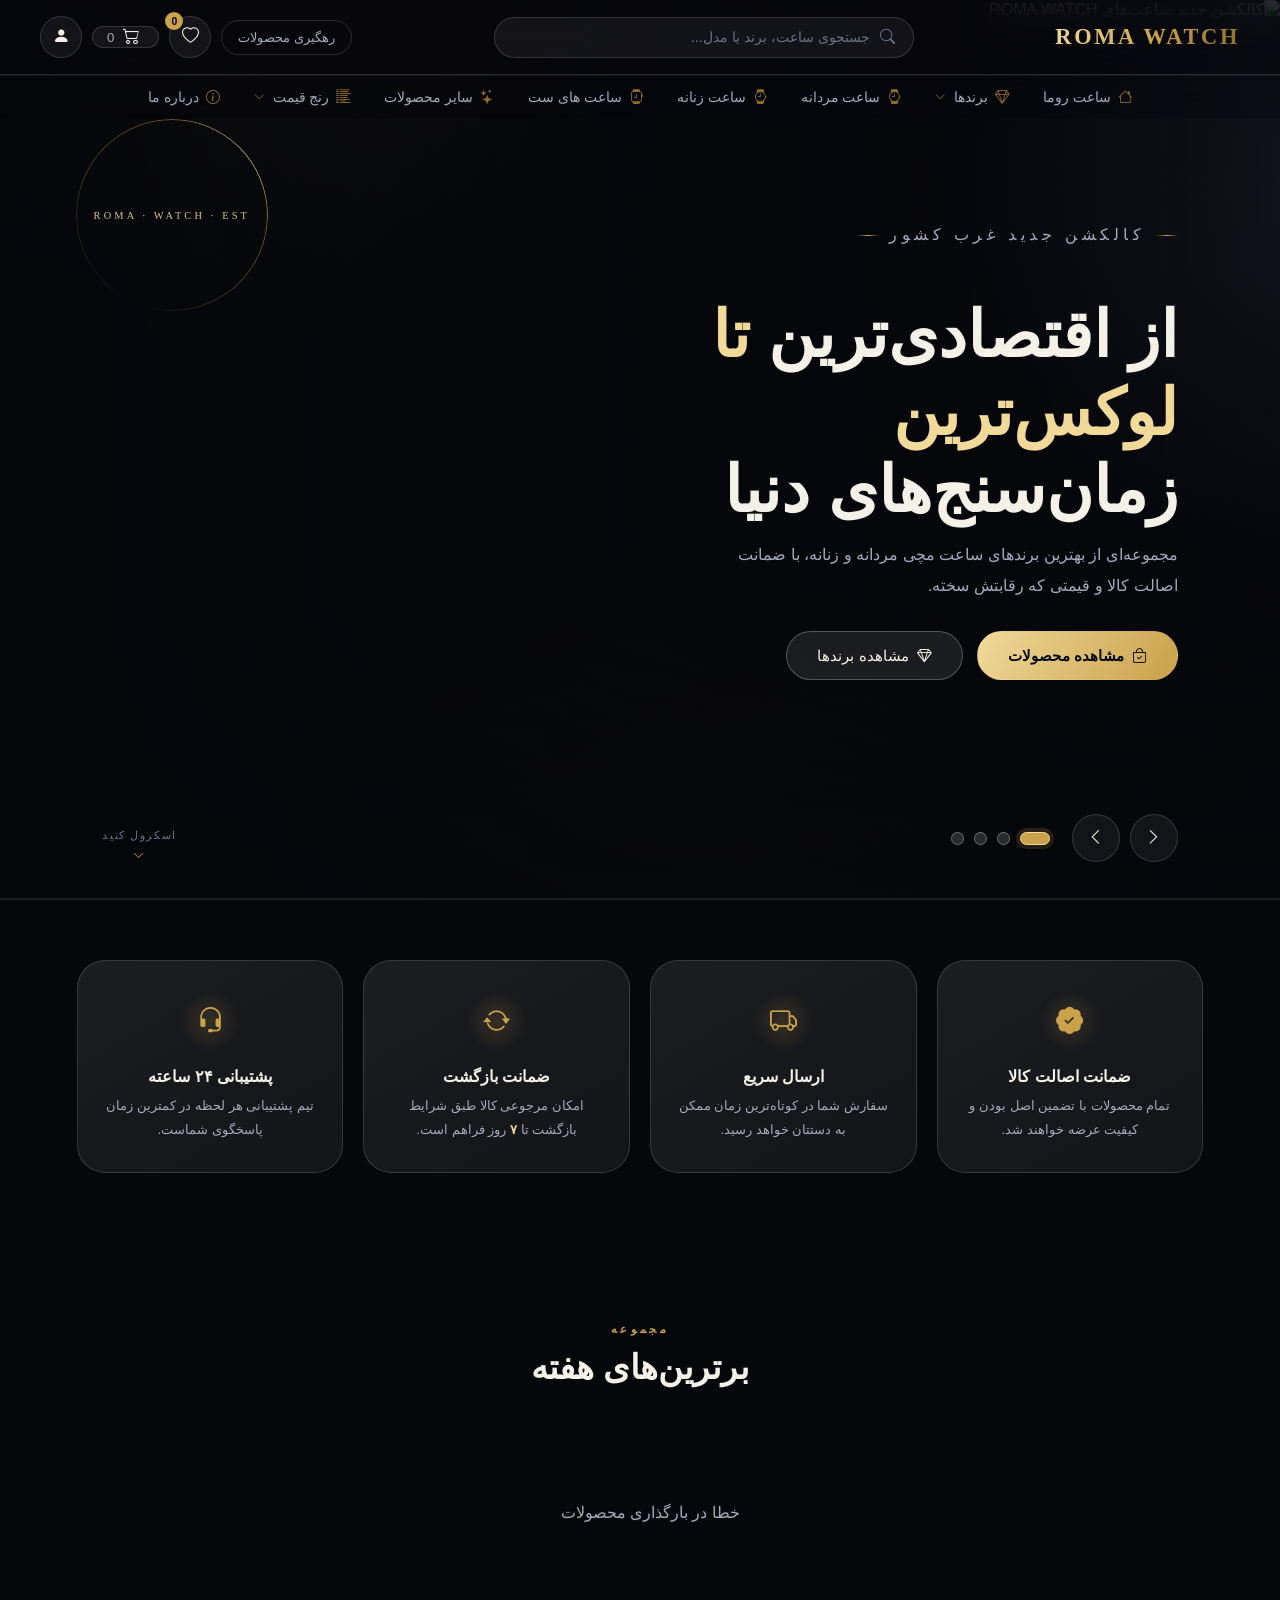
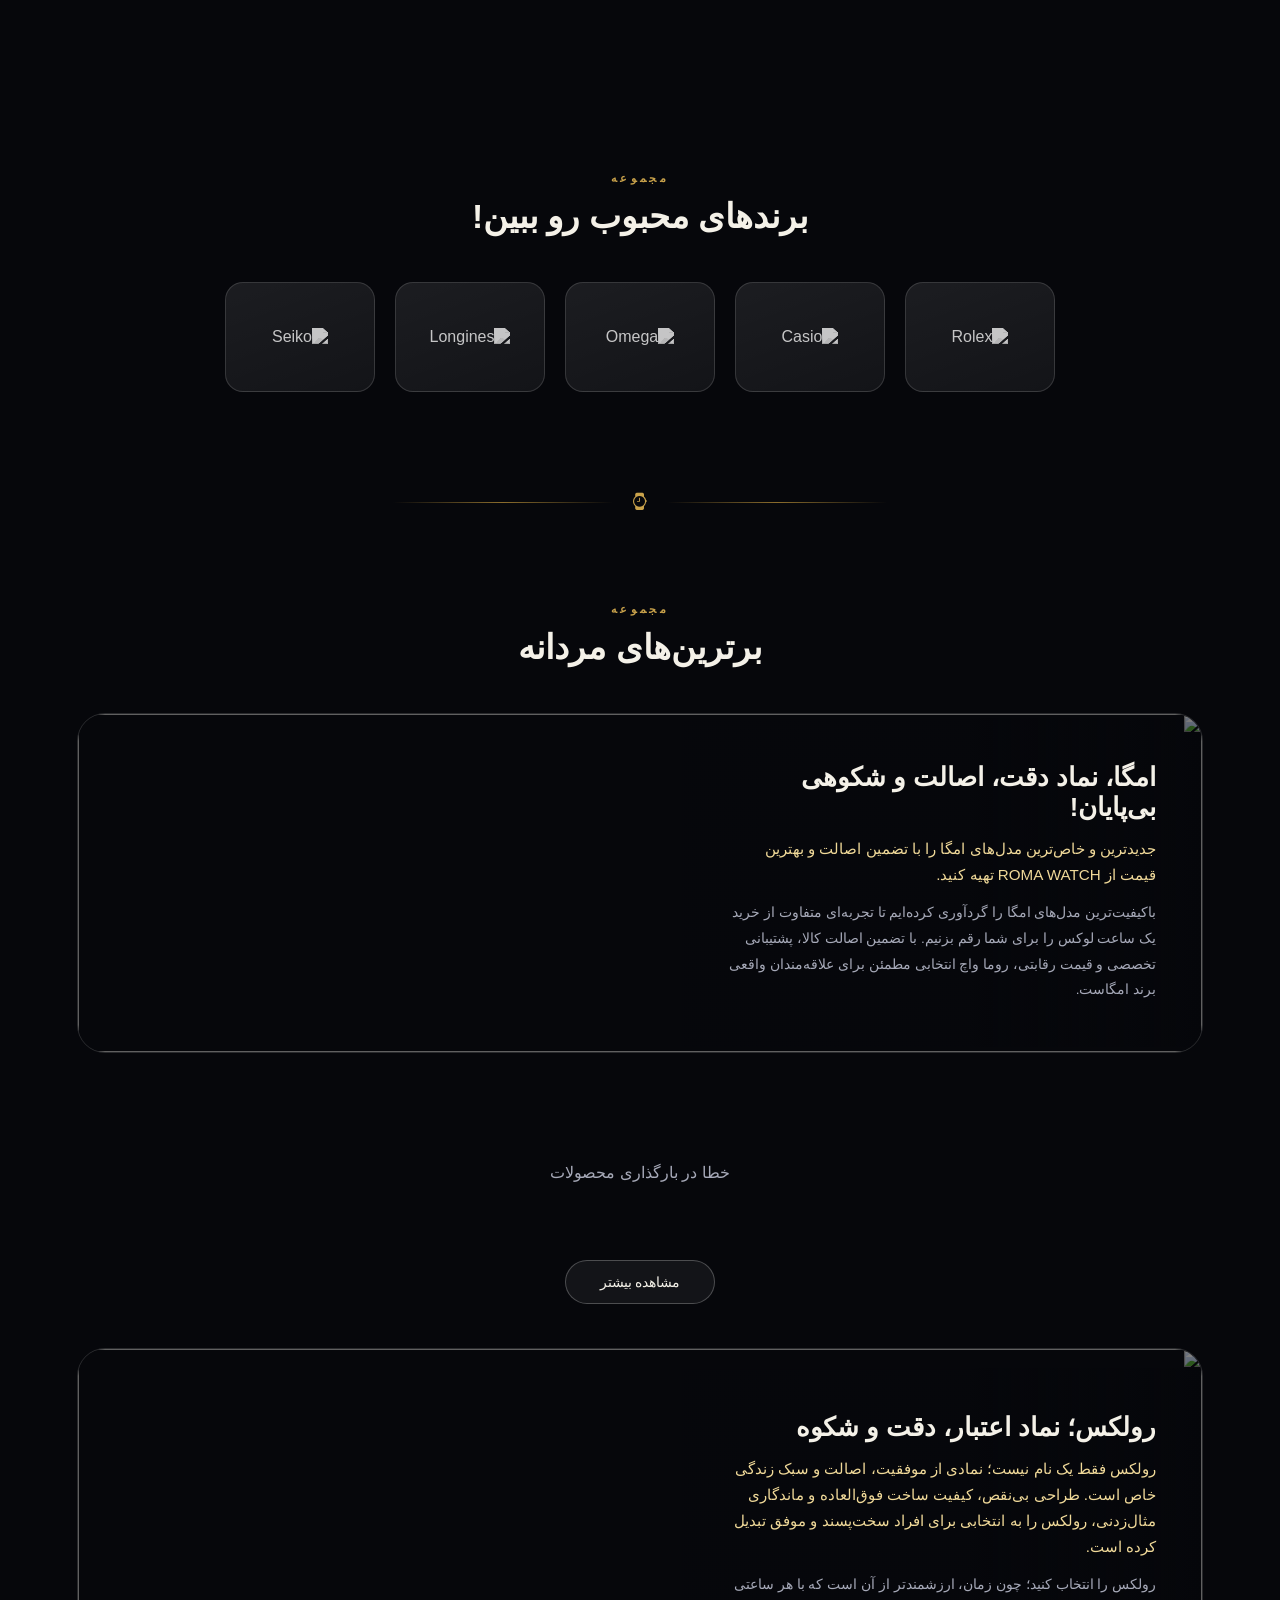
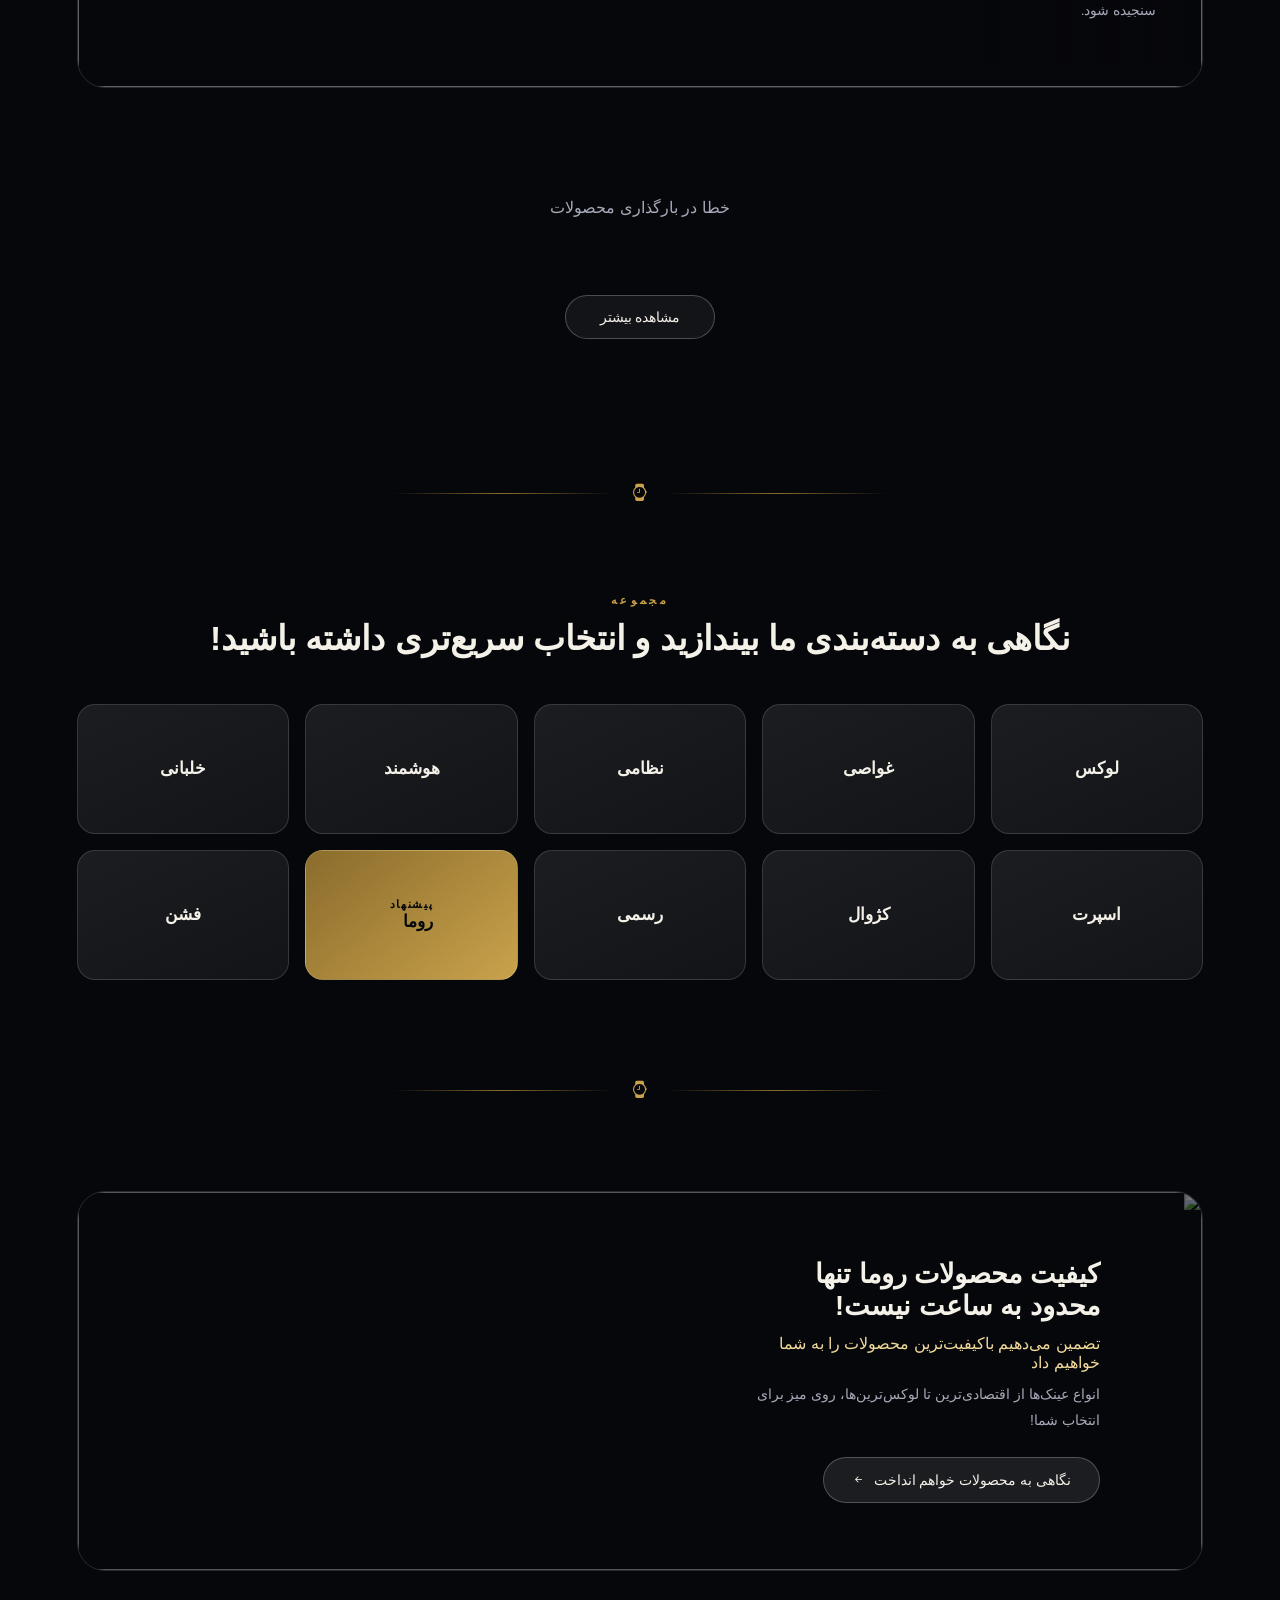
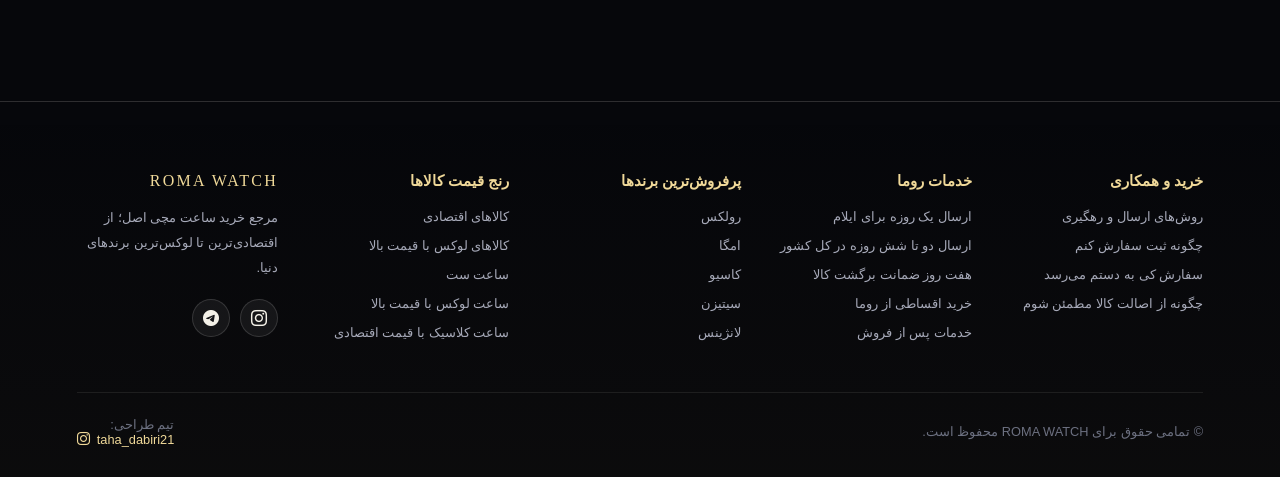
==== index.html @ 5d3edfc3 "Add files via upload" ====
<!doctype html>
<html lang="fa">
  <head>
    <meta charset="utf-8" />
    <meta name="viewport" content="width=device-width, initial-scale=1.0" />
    <title>ROMA WATCH | فروشگاه تخصصی ساعت مچی اصل</title>
    <meta
      name="description"
      content="ROMA WATCH، مرجع خرید ساعت مچی مردانه و زنانه با ضمانت اصالت کالا، از برندهای اقتصادی تا لوکس‌ترین برندهای دنیا؛ ارسال سریع و پشتیبانی ۲۴ ساعته."
    />
    <meta name="theme-color" content="#06070b" />
    <link rel="canonical" href="./index.html" />

    <!-- Open Graph -->
    <meta property="og:type" content="website" />
    <meta property="og:site_name" content="ROMA WATCH" />
    <meta property="og:title" content="ROMA WATCH | فروشگاه تخصصی ساعت مچی اصل" />
    <meta
      property="og:description"
      content="از اقتصادی‌ترین تا لوکس‌ترین ساعت‌های مچی دنیا، با ضمانت اصالت کالا."
    />
    <meta property="og:image" content="./images/hero-banner-1.png" />
    <meta property="og:locale" content="fa_IR" />

    <!-- Structured data for SEO -->
    <script type="application/ld+json">
      {
        "@context": "https://schema.org",
        "@type": "Store",
        "name": "ROMA WATCH",
        "description": "فروشگاه تخصصی ساعت مچی مردانه و زنانه با ضمانت اصالت کالا",
        "url": "./index.html",
        "image": "./images/hero-banner-1.png"
      }
    </script>

    <link
      href="https://cdn.jsdelivr.net/npm/bootstrap-icons@1.13.1/font/bootstrap-icons.min.css"
      rel="stylesheet"
    />
    <link rel="preload" as="font" href="./vazir-font-v16.1.0/Vazir.woff2" type="font/woff2" crossorigin />
    <link href="./style.css" rel="stylesheet" />
  </head>
  <body>

    <header class="header">
      <!-- ROW 1 -->
      <div class="top-bar">
        <button class="nav-toggle" id="navToggle" aria-label="باز کردن منو" aria-expanded="false">
          <span></span><span></span><span></span>
        </button>

        <div class="logo">
          <h1>ROMA WATCH</h1>
        </div>

        <div class="search-box">
          <i class="bi bi-search"></i>
          <input placeholder="جستجوی ساعت، برند یا مدل..." type="text" />
        </div>

        <div class="actions">
          <a class="track-btn" href="./tracking.html">رهگیری محصولات</a>
          <a class="favorites-header" href="./favorites.html" title="محصولات مورد علاقه">
            <i class="bi bi-heart"></i><span class="favorites-badge">0</span>
          </a>
          <a href="./cart.html">
            <div class="cart-wrapper">
              <i class="bi bi-cart2"></i>
              <span class="badge">سبد خرید</span>
            </div>
          </a>
          <div class="login-wrapper">
            <a class="login-link" href="./login.html">
              <i class="bi bi-person-fill"></i>
            </a>
          </div>
        </div>
      </div>

      <!-- ROW 2 -->
      <div class="nav-scrim" id="navScrim"></div>
      <nav class="nav" id="siteNav">
        <ul class="nav-list">
          <li>
            <a class="nav-item" href="./index.html"><i class="bi bi-house"></i> ساعت روما</a>
          </li>
          <li class="dropdown-parent mega">
            <a class="nav-item" href="./products.htm">
              <i class="bi bi-gem"></i> برندها
              <i class="bi bi-chevron-down" style="font-size:.65rem;margin-right:2px;"></i>
            </a>
            <div class="mega-dropdown">
              <ul>
                <li><a href="./products.htm?brand=Casio">Casio</a></li>
                <li><a href="./products.htm?brand=Certina">Certina</a></li>
                <li><a href="./products.htm?brand=Citizen">Citizen</a></li>
                <li><a href="./products.htm?brand=Daniel%20Wellington">Daniel Wellington</a></li>
                <li><a href="./products.htm?brand=Emporio%20Armani">Emporio Armani</a></li>
              </ul>
              <ul>
                <li><a href="./products.htm?brand=Fossil">Fossil</a></li>
                <li><a href="./products.htm?brand=Garmin">Garmin</a></li>
                <li><a href="./products.htm?brand=Hamilton">Hamilton</a></li>
                <li><a href="./products.htm?brand=Hugo%20Boss">Hugo Boss</a></li>
                <li><a href="./products.htm?brand=Longines">Longines</a></li>
              </ul>
              <ul>
                <li><a href="./products.htm?brand=Michael%20Kors">Michael Kors</a></li>
                <li><a href="./products.htm?brand=Mido">Mido</a></li>
                <li><a href="./products.htm?brand=Omega">Omega</a></li>
                <li><a href="./products.htm?brand=Orient">Orient</a></li>
                <li><a href="./products.htm?brand=Rado">Rado</a></li>
              </ul>
              <ul>
                <li><a href="./products.htm?brand=Rolex">Rolex</a></li>
                <li><a href="./products.htm?brand=Seiko">Seiko</a></li>
                <li><a href="./products.htm?brand=Swatch">Swatch</a></li>
                <li><a href="./products.htm?brand=Tissot">Tissot</a></li>
                <li><a href="./products.htm?brand=Tudor">Tudor</a></li>
              </ul>
              <ul>
                <li><a href="./products.htm?brand=Victorinox">Victorinox</a></li>
              </ul>
            </div>
          </li>
          <li>
            <a class="nav-item" href="./products.htm?gender=%D9%85%D8%B1%D8%AF%D8%A7%D9%86%D9%87">
              <i class="bi bi-watch"></i> ساعت مردانه</a>
          </li>
          <li>
            <a class="nav-item" href="./products.htm?gender=%D8%B2%D9%86%D8%A7%D9%86%D9%87">
              <i class="bi bi-watch"></i> ساعت زنانه</a>
          </li>
          <li>
            <a class="nav-item" href="./products.htm?gender=%D8%B3%D8%AA">
              <i class="bi bi-smartwatch"></i> ساعت های ست</a>
          </li>
          <li>
            <a class="nav-item" href="./products.htm"><i class="bi bi-stars"></i> سایر محصولات</a>
          </li>
          <li class="dropdown-parent">
            <a class="nav-item" href="./products.htm">
              <i class="bi bi-list-columns-reverse"></i> رنج قیمت
              <i class="bi bi-chevron-down" style="font-size:.65rem;margin-right:2px;"></i>
            </a>
            <ul class="dropdown">
              <li><a href="./products.htm?min=0&amp;max=5">زیر ۵ میلیون</a></li>
              <li><a href="./products.htm?min=5&amp;max=10">بین ۵ تا ۱۰ میلیون</a></li>
              <li><a href="./products.htm?min=10&amp;max=15">بین ۱۰ تا ۱۵ میلیون</a></li>
              <li><a href="./products.htm?min=15&amp;max=20">بین ۱۵ تا ۲۰ میلیون</a></li>
              <li><a href="./products.htm?min=20&amp;max=70">۲۰ میلیون و بیشتر</a></li>
            </ul>
          </li>
          <li>
            <a class="nav-item" href="./about.html"><i class="bi bi-info-circle"></i> درباره ما</a>
          </li>
        </ul>
      </nav>
    </header>

    <!-- ============== HERO SLIDER ============== -->
    <section class="hero" id="hero">
      <div class="hero-brand-mark">
        <div class="bezel"></div>
        <span>ROMA · WATCH · EST</span>
      </div>

      <div class="hero-track">
        <div class="hero-slide active" data-slide="0">
          <img src="./images/hero-banner-1.png" alt="کالکشن جدید ساعت‌های ROMA WATCH" />
          <div class="hero-content">
            <p class="eyebrow">کالکشن جدید غرب کشور</p>
            <h1>از اقتصادی‌ترین <em>تا لوکس‌ترین</em><br />زمان‌سنج‌های دنیا</h1>
            <p>
              مجموعه‌ای از بهترین برندهای ساعت مچی مردانه و زنانه، با ضمانت اصالت کالا
              و قیمتی که رقابتش سخته.
            </p>
            <div class="hero-btns">
              <a class="btn-glass solid" href="./products.htm"><i class="bi bi-bag-check"></i> مشاهده محصولات</a>
              <a class="btn-glass" href="./products.htm"><i class="bi bi-gem"></i> مشاهده برند‌ها</a>
            </div>
          </div>
        </div>

        <div class="hero-slide" data-slide="1">
          <img src="./images/omega-ad.png" alt="کالکشن امگا در ROMA WATCH" />
          <div class="hero-content">
            <p class="eyebrow">امگا · دقت بی‌پایان</p>
            <h1>نماد <em>اصالت</em> و<br />شکوهی ماندگار</h1>
            <p>
              جدیدترین و خاص‌ترین مدل‌های امگا را با تضمین اصالت و بهترین قیمت
              از ROMA WATCH تهیه کنید.
            </p>
            <div class="hero-btns">
              <a class="btn-glass solid" href="./products.htm?brand=Omega"><i class="bi bi-arrow-left-short"></i> مشاهده کالکشن امگا</a>
            </div>
          </div>
        </div>

        <div class="hero-slide" data-slide="2">
          <img src="./images/rolex-ad.png" alt="کالکشن رولکس در ROMA WATCH" />
          <div class="hero-content">
            <p class="eyebrow">رولکس · سبک زندگی</p>
            <h1>زمان، ارزشمندتر<br />از <em>هر ساعتی‌ست</em></h1>
            <p>
              طراحی بی‌نقص، کیفیت ساخت فوق‌العاده و ماندگاری مثال‌زدنی؛ رولکس
              انتخابی برای افراد سخت‌پسند و موفق.
            </p>
            <div class="hero-btns">
              <a class="btn-glass solid" href="./products.htm?brand=Rolex"><i class="bi bi-arrow-left-short"></i> مشاهده کالکشن رولکس</a>
            </div>
          </div>
        </div>

        <div class="hero-slide" data-slide="3">
          <img src="./images/banner-glasses - Copy.png" alt="محصولات جانبی ROMA WATCH" />
          <div class="hero-content">
            <p class="eyebrow">فراتر از یک ساعت</p>
            <h1>کیفیت روما،<br /><em>محدود به ساعت نیست</em></h1>
            <p>
              انواع عینک از اقتصادی‌ترین تا لوکس‌ترین‌ها، روی میز برای انتخاب شما آماده‌ست.
            </p>
            <div class="hero-btns">
              <a class="btn-glass solid" href="./products.htm"><i class="bi bi-arrow-left-short"></i> مشاهده محصولات جانبی</a>
            </div>
          </div>
        </div>
      </div>

      <div class="hero-controls">
        <div class="hero-arrows">
          <button class="hero-arrow" id="heroPrev" aria-label="اسلاید قبلی"><i class="bi bi-chevron-right"></i></button>
          <button class="hero-arrow" id="heroNext" aria-label="اسلاید بعدی"><i class="bi bi-chevron-left"></i></button>
        </div>
        <div class="hero-dots" id="heroDots"></div>
      </div>

      <div class="scroll-cue">
        <span>اسکرول کنید</span>
        <i class="bi bi-chevron-down"></i>
      </div>

      <div class="hero-progress"><div class="hero-progress-bar" id="heroProgress"></div></div>
    </section>

    <!-- ============== FEATURES BAR ============== -->
    <section class="features" data-reveal>
      <div class="feature">
        <i class="bi bi-patch-check-fill"></i>
        <h3>ضمانت اصالت کالا</h3>
        <p>تمام محصولات با تضمین اصل بودن و کیفیت عرضه خواهند شد.</p>
      </div>
      <div class="feature">
        <i class="bi bi-truck"></i>
        <h3>ارسال سریع</h3>
        <p>سفارش شما در کوتاه‌ترین زمان ممکن به دستتان خواهد رسید.</p>
      </div>
      <div class="feature">
        <i class="bi bi-arrow-repeat"></i>
        <h3>ضمانت بازگشت</h3>
        <p>امکان مرجوعی کالا طبق شرایط بازگشت تا <span>۷</span> روز فراهم است.</p>
      </div>
      <div class="feature">
        <i class="bi bi-headset"></i>
        <h3>پشتیبانی ۲۴ ساعته</h3>
        <p>تیم پشتیبانی هر لحظه در کمترین زمان پاسخگوی شماست.</p>
      </div>
    </section>

    <!-- ============== FEATURED PRODUCTS ============== -->
    <section class="featured-products" data-reveal>
      <h1>برترین‌های هفته</h1>
      <div class="products-container" data-limit="6" data-section="featured"></div>
    </section>

    <!-- ============== POPULAR BRANDS ============== -->
    <section class="most-popular" data-reveal>
      <h1>برندهای محبوب رو ببین!</h1>
      <div class="brand-cards">
        <div class="brand-card"><a href="./products.htm?brand=Rolex"><img alt="Rolex" src="./images/rolex-png-logo-3497.png" /></a></div>
        <div class="brand-card"><a href="./products.htm?brand=Casio"><img alt="Casio" src="./images/casio.png" /></a></div>
        <div class="brand-card"><a href="./products.htm?brand=Omega"><img alt="Omega" src="./images/omega.png" /></a></div>
        <div class="brand-card"><a href="./products.htm?brand=Longines"><img alt="Longines" src="./images/longines.png" /></a></div>
        <div class="brand-card"><a href="./products.htm?brand=Seiko"><img alt="Seiko" src="./images/seiko.png" /></a></div>
      </div>
    </section>

    <div class="breack-section"><div class="line"></div><i class="bi bi-watch"></i><div class="line"></div></div>

    <!-- ============== MEN'S WATCHES / BRAND ADS ============== -->
    <section class="men-watches" data-reveal>
      <h1>برترین‌های مردانه</h1>

      <div class="omega-ad">
        <img alt="" src="./images/omega-ad.png" />
        <div class="ad-text">
          <h1>امگا، نماد دقت، اصالت و شکوهی بی‌پایان!</h1>
          <h4>جدیدترین و خاص‌ترین مدل‌های امگا را با تضمین اصالت و بهترین قیمت از ROMA WATCH تهیه کنید.</h4>
          <p>
            باکیفیت‌ترین مدل‌های امگا را گردآوری کرده‌ایم تا تجربه‌ای متفاوت
            از خرید یک ساعت لوکس را برای شما رقم بزنیم. با تضمین اصالت کالا،
            پشتیبانی تخصصی و قیمت رقابتی، روما واچ انتخابی مطمئن برای
            علاقه‌مندان واقعی برند امگاست.
          </p>
        </div>
      </div>
      <div class="men-omega-products-container" data-brand="Omega" data-limit="5" data-section="brand"></div>
      <div class="see-more"><a class="see-more-btn" href="./products.htm?brand=Omega">مشاهده بیشتر</a></div>

      <div class="rolex-ad">
        <img alt="" src="./images/rolex-ad.png" />
        <div class="ad-text">
          <h1>رولکس؛ نماد اعتبار، دقت و شکوه</h1>
          <h4>
            رولکس فقط یک نام نیست؛ نمادی از موفقیت، اصالت و سبک زندگی خاص است.
            طراحی بی‌نقص، کیفیت ساخت فوق‌العاده و ماندگاری مثال‌زدنی، رولکس را
            به انتخابی برای افراد سخت‌پسند و موفق تبدیل کرده است.
          </h4>
          <p>رولکس را انتخاب کنید؛ چون زمان، ارزشمندتر از آن است که با هر ساعتی سنجیده شود.</p>
        </div>
      </div>
      <div class="men-rolex-products-container" data-brand="Rolex" data-limit="5" data-section="brand"></div>
      <div class="see-more"><a class="see-more-btn" href="./products.htm?brand=Rolex">مشاهده بیشتر</a></div>
    </section>

    <div class="breack-section"><div class="line"></div><i class="bi bi-watch"></i><div class="line"></div></div>

    <!-- ============== CATEGORY GRID ============== -->
    <section class="category" data-reveal>
      <h1>نگاهی به دسته‌بندی ما بیندازید و انتخاب سریع‌تری داشته باشید!</h1>
      <div class="category-container">
        <a href="./products.htm?style=%D9%84%D9%88%DA%A9%D8%B3"><div class="category-item"><h1>لوکس</h1></div></a>
        <a href="./products.htm?style=%D8%BA%D9%88%D8%A7%D8%B5%DB%8C"><div class="category-item"><h1>غواصی</h1></div></a>
        <a href="./products.htm?style=%D9%86%D8%B8%D8%A7%D9%85%DB%8C"><div class="category-item"><h1>نظامی</h1></div></a>
        <a href="./products.htm?style=%D9%87%D9%88%D8%B4%D9%85%D9%86%D8%AF"><div class="category-item"><h1>هوشمند</h1></div></a>
        <a href="./products.htm?style=%D8%AE%D9%84%D8%A8%D8%A7%D9%86%DB%8C"><div class="category-item"><h1>خلبانی</h1></div></a>
        <a href="./products.htm?style=%D8%A7%D8%B3%D9%BE%D8%B1%D8%AA"><div class="category-item"><h1>اسپرت</h1></div></a>
        <a href="./products.htm?style=%DA%A9%DA%98%D9%88%D8%A7%D9%84"><div class="category-item"><h1>کژوال</h1></div></a>
        <a href="./products.htm?style=%D8%B1%D8%B3%D9%85%DB%8C"><div class="category-item"><h1>رسمی</h1></div></a>
        <a href="./products.htm?discount=true"><div class="category-item roma-offer"><h1><span>پیشنهاد</span>روما</h1></div></a>
        <a href="./products.htm?style=%D9%81%D8%B4%D9%86"><div class="category-item"><h1>فشن</h1></div></a>
      </div>
    </section>

    <div class="breack-section"><div class="line"></div><i class="bi bi-watch"></i><div class="line"></div></div>

    <!-- ============== SIDE PRODUCTS AD ============== -->
    <section class="glasses-ad" data-reveal>
      <div class="glasses-banner" id="glasses-banner">
        <div class="banner">
          <img alt="" src="./images/banner-glasses - Copy.png" />
          <div class="content">
            <h1>کیفیت محصولات روما تنها محدود به ساعت نیست!</h1>
            <h3>تضمین می‌دهیم باکیفیت‌ترین محصولات را به شما خواهیم داد</h3>
            <p>انواع عینک‌ها از اقتصادی‌ترین تا لوکس‌ترین‌ها، روی میز برای انتخاب شما!</p>
            <a href="./products.htm">نگاهی به محصولات خواهم انداخت <i class="bi bi-arrow-left-short"></i></a>
          </div>
        </div>
      </div>
    </section>

    <!-- ============== FOOTER ============== -->
    <footer>
      <div class="cols-container">
        <div class="col col-1">
          <h3>خرید و همکاری</h3>
          <ul>
            <li><a href="./about.html#shipping">روش‌های ارسال و رهگیری</a></li>
            <li><a href="./about.html#ordering">چگونه ثبت سفارش کنم</a></li>
            <li><a href="./about.html#delivery">سفارش کی به دستم می‌رسد</a></li>
            <li><a href="./about.html#authenticity">چگونه از اصالت کالا مطمئن شوم</a></li>
          </ul>
        </div>
        <div class="col col-2">
          <h3>خدمات روما</h3>
          <ul>
            <li><a href="./about.html#shipping">ارسال یک روزه برای ایلام</a></li>
            <li><a href="./about.html#shipping">ارسال دو تا شش روزه در کل کشور</a></li>
            <li><a href="./about.html#returns">هفت روز ضمانت برگشت کالا</a></li>
            <li><a href="./about.html#installment">خرید اقساطی از روما</a></li>
            <li><a href="./about.html#after-sales">خدمات پس از فروش</a></li>
          </ul>
        </div>
        <div class="col col-3">
          <h3>پرفروش‌ترین برندها</h3>
          <ul>
            <li><a href="./products.htm?brand=Rolex">رولکس</a></li>
            <li><a href="./products.htm?brand=Omega">امگا</a></li>
            <li><a href="./products.htm?brand=Casio">کاسیو</a></li>
            <li><a href="./products.htm?brand=Citizen">سیتیزن</a></li>
            <li><a href="./products.htm?brand=Longines">لانژینس</a></li>
          </ul>
        </div>
        <div class="col col-4">
          <h3>رنج قیمت کالاها</h3>
          <ul>
            <li><a href="./products.htm?max=30">کالاهای اقتصادی</a></li>
            <li><a href="./products.htm?min=30">کالاهای لوکس با قیمت بالا</a></li>
            <li><a href="./products.htm?gender=%D8%B3%D8%AA">ساعت ست</a></li>
            <li><a href="./products.htm?style=%D9%84%D9%88%DA%A9%D8%B3&amp;min=30">ساعت لوکس با قیمت بالا</a></li>
            <li><a href="./products.htm?style=%DA%A9%D9%84%D8%A7%D8%B3%DB%8C%DA%A9&amp;max=30">ساعت کلاسیک با قیمت اقتصادی</a></li>
          </ul>
        </div>
        <div class="col col-5">
          <div class="logo">ROMA WATCH</div>
          <p style="font-size:.82rem;color:var(--text-dim);line-height:1.9;margin-bottom:18px;">
            مرجع خرید ساعت مچی اصل؛ از اقتصادی‌ترین تا لوکس‌ترین برندهای دنیا.
          </p>
          <div class="medias-icon">
            <i class="bi bi-instagram"></i>
            <i class="bi bi-telegram"></i>
          </div>
        </div>
      </div>
      <div class="developer-address">
        <p>© تمامی حقوق برای ROMA WATCH محفوظ است.</p>
        <div class="link-to-developer">
          <span>تیم طراحی:</span>
          <a href="https://instagram.com/taha_dabiri21">
            <p>taha_dabiri21</p>
            <i class="bi bi-instagram"></i>
          </a>
        </div>
      </div>
    </footer>

    <script src="./api.js"></script>
    <script src="./script.js"></script>
    <script src="./ui.js"></script>
  </body>
</html>
---- style.css ----
/* ============================================================
   ROMA WATCH — Design System
   Liquid glass, brass & steel on deep ink. Built around the
   watch bezel: rings, notches, and radial motion.
   ============================================================ */

@font-face{font-family:"Vazirmatn";src:url("./vazir-font-v16.1.0/Vazir-Thin.woff2") format("woff2");font-weight:100;font-display:swap;}
@font-face{font-family:"Vazirmatn";src:url("./vazir-font-v16.1.0/Vazir-Light.woff2") format("woff2");font-weight:300;font-display:swap;}
@font-face{font-family:"Vazirmatn";src:url("./vazir-font-v16.1.0/Vazir.woff2") format("woff2");font-weight:400;font-display:swap;}
@font-face{font-family:"Vazirmatn";src:url("./vazir-font-v16.1.0/Vazir-Medium.woff2") format("woff2");font-weight:500;font-display:swap;}
@font-face{font-family:"Vazirmatn";src:url("./vazir-font-v16.1.0/Vazir-Bold.woff2") format("woff2");font-weight:700;font-display:swap;}
@import url("https://fonts.googleapis.com/css2?family=Cormorant+Garamond:ital,wght@0,500;0,600;1,500&family=Cinzel:wght@500;600&display=swap");

/* ---------- Tokens ---------- */
:root{
  --ink:        #06070b;
  --ink-2:      #0b0e15;
  --ink-3:      #11151f;
  --glass:      rgba(255,255,255,.055);
  --glass-2:    rgba(255,255,255,.09);
  --glass-brd:  rgba(255,255,255,.14);
  --glass-brd-2:rgba(255,255,255,.24);

  --brass:      #c9a24b;
  --brass-lt:   #f0d999;
  --brass-dk:   #8a6c2c;
  --steel:      #8fa3bd;
  --steel-dk:   #566179;

  --text:       #f4f1e8;
  --text-dim:   #a6a9b8;
  --text-faint: #6c7080;

  --danger:     #d97a6c;
  --ok:         #7fb389;

  --r-sm: 10px;
  --r-md: 18px;
  --r-lg: 28px;
  --r-full: 999px;

  --ease: cubic-bezier(.22,.9,.3,1);
  --dur: .55s;

  --shadow-glass: 0 8px 32px rgba(0,0,0,.45), inset 0 1px 0 rgba(255,255,255,.08);
  --shadow-lift: 0 20px 60px rgba(0,0,0,.55);
}

*{margin:0;padding:0;box-sizing:border-box;}
html{scroll-behavior:smooth;}
body{
  direction:rtl;
  font-family:"Vazirmatn",sans-serif;
  background:var(--ink);
  color:var(--text);
  overflow-x:hidden;
  position:relative;
}

body::before,body::after{
  content:"";
  position:fixed;
  inset:0;
  pointer-events:none;
  z-index:0;
}
body::before{
  background:
    radial-gradient(60vw 60vw at 15% -10%, rgba(201,162,75,.14), transparent 60%),
    radial-gradient(55vw 55vw at 105% 20%, rgba(143,163,189,.10), transparent 60%),
    radial-gradient(70vw 70vw at 50% 120%, rgba(201,162,75,.08), transparent 60%);
}
body::after{
  background-image:
    repeating-radial-gradient(circle at 50% 50%, transparent 0 2px, rgba(255,255,255,.012) 2px 3px);
  opacity:.6;
}

a{color:inherit;text-decoration:none;}
ul{list-style:none;}
img{max-width:100%;display:block;}
button{font-family:inherit;cursor:pointer;background:none;border:none;color:inherit;}
input{font-family:inherit;}
::selection{background:var(--brass);color:var(--ink);}

::-webkit-scrollbar{width:10px;}
::-webkit-scrollbar-track{background:var(--ink);}
::-webkit-scrollbar-thumb{background:linear-gradient(var(--brass-dk),var(--brass));border-radius:99px;}

.eyebrow{
  font-family:"Cinzel","Vazirmatn",serif;
  font-size:.72rem;
  letter-spacing:.28em;
  text-transform:uppercase;
  color:var(--brass-lt);
  display:inline-flex;
  align-items:center;
  gap:10px;
}
.eyebrow::before,.eyebrow::after{content:"";width:22px;height:1px;background:linear-gradient(90deg,transparent,var(--brass),transparent);}

.glass{
  background:linear-gradient(145deg,var(--glass-2),var(--glass));
  backdrop-filter:blur(20px) saturate(140%);
  -webkit-backdrop-filter:blur(20px) saturate(140%);
  border:1px solid var(--glass-brd);
  box-shadow:var(--shadow-glass);
}

.bezel{
  position:relative;
  border-radius:50%;
}
.bezel::before{
  content:"";
  position:absolute;inset:-1px;
  border-radius:50%;
  padding:1px;
  background:conic-gradient(from 0deg,var(--brass-dk),var(--brass-lt),var(--brass-dk) 30%,transparent 55%,var(--brass-dk));
  -webkit-mask:linear-gradient(#000 0 0) content-box,linear-gradient(#000 0 0);
  -webkit-mask-composite:xor;mask-composite:exclude;
  opacity:.85;
}

/* ============================================================
   HEADER
   ============================================================ */
.header{
  left:0;right:0;top:0;
  position:fixed;z-index:1000;
}
.top-bar{
  display:flex;align-items:center;justify-content:space-between;
  gap:24px;
  padding:16px 40px;
  background:rgba(6,7,11,.55);
  backdrop-filter:blur(18px) saturate(140%);
  -webkit-backdrop-filter:blur(18px) saturate(140%);
  border-bottom:1px solid var(--glass-brd);
  transition:padding var(--dur) var(--ease), background var(--dur) var(--ease);
}
.top-bar.scrolled-top-header{
  padding:9px 40px;
  background:rgba(6,7,11,.72);
  border-bottom-color:var(--glass-brd);
  box-shadow:0 10px 40px rgba(0,0,0,.4);
}

.logo h1{
  font-family:"Cinzel",serif;
  font-size:1.4rem;
  font-weight:600;
  letter-spacing:.12em;
  background:linear-gradient(120deg,var(--brass-lt),var(--brass) 55%,var(--brass-dk));
  -webkit-background-clip:text;background-clip:text;color:transparent;
  white-space:nowrap;
}

.search-box{
  flex:1;max-width:420px;
  display:flex;align-items:center;gap:10px;
  padding:11px 18px;
  border-radius:var(--r-full);
  background:var(--glass);
  border:1px solid var(--glass-brd);
  transition:border-color .3s var(--ease), background .3s var(--ease);
}
.search-box:focus-within{border-color:var(--brass);background:var(--glass-2);}
.search-box i{color:var(--text-faint);font-size:.95rem;}
.search-box input{
  flex:1;background:none;border:none;color:var(--text);font-size:.9rem;outline:none;
}
.search-box input::placeholder{color:var(--text-faint);}

.actions{display:flex;align-items:center;gap:10px;}
.track-btn{
  font-size:.82rem;color:var(--text-dim);
  padding:9px 16px;border-radius:var(--r-full);
  border:1px solid var(--glass-brd);
  transition:.3s var(--ease);
  white-space:nowrap;
}
.track-btn:hover{color:var(--brass-lt);border-color:var(--brass);background:var(--glass);}

.favorites-header,.login-wrapper .login-link{
  position:relative;
  width:42px;height:42px;aspect-ratio:1/1;flex-shrink:0;box-sizing:border-box;
  display:flex;align-items:center;justify-content:center;
  border-radius:50%;
  border:1px solid var(--glass-brd);
  background:var(--glass);
  transition:.3s var(--ease);
  font-size:1.05rem;
}
.cart-wrapper{
  position:relative;flex-shrink:0;
  display:flex;align-items:center;justify-content:center;
  border-radius:50%;
  border:1px solid var(--glass-brd);
  background:var(--glass);
  transition:.3s var(--ease);
  font-size:1.05rem;
}
.favorites-header:hover,.login-wrapper .login-link:hover{
  border-color:var(--brass);color:var(--brass-lt);transform:translateY(-2px);
}
.favorites-badge{
  position:absolute;top:-5px;left:-5px;
  min-width:18px;height:18px;padding:0 4px;
  border-radius:50%;background:var(--brass);color:var(--ink);
  font-size:.65rem;font-weight:700;
  display:flex;align-items:center;justify-content:center;
}
.cart-wrapper{width:auto;padding:0 18px 0 14px;border-radius:var(--r-full);gap:9px;}
.cart-wrapper .badge{
  font-size:.82rem;color:var(--text-dim);
  background:none;padding:0;position:static;min-width:0;height:auto;
}
.cart-wrapper:hover{border-color:var(--brass);}
.cart-wrapper:hover .badge{color:var(--brass-lt);}
.cart-wrapper:hover i{color:var(--brass-lt);}

.nav-toggle{
  display:none;
  width:42px;height:42px;aspect-ratio:1/1;flex-shrink:0;padding:0;box-sizing:border-box;
  border-radius:50%;
  border:1px solid var(--glass-brd);background:var(--glass);
  align-items:center;justify-content:center;
  flex-direction:column;gap:4px;
}
.nav-toggle span{width:17px;height:1.5px;background:var(--brass-lt);border-radius:2px;transition:.3s var(--ease);}
.nav-toggle.open span:nth-child(1){transform:translateY(5.5px) rotate(45deg);}
.nav-toggle.open span:nth-child(2){opacity:0;}
.nav-toggle.open span:nth-child(3){transform:translateY(-5.5px) rotate(-45deg);}

.nav{
  border-top:1px solid rgba(255,255,255,.06);
  background:rgba(6,7,11,.28);
  backdrop-filter:blur(14px);
  -webkit-backdrop-filter:blur(14px);
}
.nav-list{
  display:flex;align-items:center;justify-content:center;
  gap:2px;padding:0 20px;flex-wrap:wrap;
}
.nav-list > li{position:relative;}
.nav-item{
  display:flex;align-items:center;gap:7px;
  padding:13px 16px;
  font-size:.86rem;color:var(--text-dim);
  transition:color .25s var(--ease);
  white-space:nowrap;
}
.nav-item i{font-size:.9rem;color:var(--brass-dk);transition:color .25s;}
.nav-item:hover{color:var(--brass-lt);}
.nav-item:hover i{color:var(--brass);}
.nav-list > li::after{
  content:"";position:absolute;bottom:0;right:16px;left:16px;height:2px;
  background:linear-gradient(90deg,var(--brass-dk),var(--brass-lt));
  transform:scaleX(0);transform-origin:center;transition:transform .35s var(--ease);
}
.nav-list > li:hover::after{transform:scaleX(1);}

.dropdown-parent{position:relative;}
.dropdown{
  position:absolute;top:100%;right:0;min-width:230px;
  padding:10px;border-radius:var(--r-md);
  background:linear-gradient(160deg,var(--ink-3),var(--ink-2));
  border:1px solid var(--glass-brd);box-shadow:var(--shadow-lift);
  opacity:0;visibility:hidden;transform:translateY(8px);
  transition:.3s var(--ease);
  z-index:50;
}
.dropdown-parent:hover .dropdown{opacity:1;visibility:visible;transform:translateY(0);}
.dropdown li a{display:block;padding:9px 14px;border-radius:var(--r-sm);font-size:.84rem;color:var(--text-dim);}
.dropdown li a:hover{background:var(--glass);color:var(--brass-lt);}

.mega{position:relative;}
.mega-dropdown{
  position:absolute;top:100%;right:0;width:min(78vw,580px);
  display:grid;grid-template-columns:repeat(4,1fr);gap:2px 8px;
  padding:16px;border-radius:var(--r-md);
  background:linear-gradient(160deg,var(--ink-3),var(--ink-2));
  border:1px solid var(--glass-brd);
  box-shadow:var(--shadow-lift);
  opacity:0;visibility:hidden;transform:translateY(8px);
  transition:.3s var(--ease);
  z-index:50;
}
.mega:hover .mega-dropdown{opacity:1;visibility:visible;transform:translateY(0);}
.mega-dropdown ul{display:contents;}
.mega-dropdown li a{display:block;padding:8px 10px;border-radius:var(--r-sm);font-size:.82rem;color:var(--text-dim);transition:.2s;white-space:nowrap;overflow:hidden;text-overflow:ellipsis;}
.mega-dropdown li a:hover{background:var(--glass);color:var(--brass-lt);}
@media (max-width:640px){.mega-dropdown{grid-template-columns:repeat(2,1fr);width:min(90vw,360px);}}

.nav-scrim{
  position:fixed;inset:0;background:rgba(0,0,0,.55);
  backdrop-filter:blur(2px);
  opacity:0;visibility:hidden;transition:.35s var(--ease);
  z-index:1200;
}
.nav-scrim.open{opacity:1;visibility:visible;}

@media (max-width:960px){
  .top-bar,.top-bar.scrolled-top-header{padding:14px 18px;background:rgba(6,7,11,.72);}
  .search-box{display:none;}
  .track-btn{display:none;}
  .nav-toggle{display:flex;}
  .nav{
    position:fixed;top:0;left:0;height:100vh;width:min(84vw,340px);
    display:block;
    background:linear-gradient(165deg,var(--ink-2),var(--ink));
    backdrop-filter:none;-webkit-backdrop-filter:none;
    border-left:1px solid var(--glass-brd);
    border-top:none;
    padding:90px 8px 30px;
    transform:translateX(-102%);
    transition:transform .45s var(--ease);
    z-index:1300;
    overflow-y:auto;
  }
  .nav.open{transform:translateX(0);}
  .nav-list{flex-direction:column;align-items:stretch;padding:0 6px;gap:2px;}
  .nav-list > li::after{display:none;}
  .nav-item{padding:14px 16px;border-radius:var(--r-sm);}
  .nav-item:hover{background:var(--glass);}
  .dropdown,.mega-dropdown{
    position:static;opacity:1;visibility:visible;transform:none;
    display:none;box-shadow:none;border:none;width:auto;
    background:rgba(255,255,255,.03);
    border-radius:var(--r-sm);margin:2px 8px 8px;padding:8px 10px;
  }
  .dropdown-parent.mobile-open > .dropdown{display:block;}
  .dropdown-parent.mobile-open > .mega-dropdown{display:grid;grid-template-columns:repeat(2,1fr);}
}

/* Content on every page (except the full-screen homepage hero) must
   clear the fixed header, or it renders hidden underneath it. */
.header + *:not(.hero){padding-top:128px;}
@media (max-width:960px){.header + *:not(.hero){padding-top:88px;}}

/* ============================================================
   HERO SLIDER
   ============================================================ */
.hero{
  position:relative;
  height:100vh;min-height:640px;
  overflow:hidden;
}
.hero-track{position:absolute;inset:0;}
.hero-slide{
  position:absolute;inset:0;
  opacity:0;visibility:hidden;
  transition:opacity 1.1s var(--ease);
}
.hero-slide.active{opacity:1;visibility:visible;z-index:2;}
.hero-slide img{
  position:absolute;inset:0;
  width:100%;height:100%;object-fit:cover;
  transform:scale(1.08);
  transition:transform 7s linear;
  filter:brightness(.55) saturate(1.05);
}
.hero-slide.active img{transform:scale(1);}
.hero-slide::after{
  content:"";position:absolute;inset:0;
  background:
    linear-gradient(90deg, rgba(6,7,11,.92) 8%, rgba(6,7,11,.45) 48%, rgba(6,7,11,.15) 100%),
    linear-gradient(0deg, rgba(6,7,11,.75) 0%, transparent 32%);
}

.hero-content{
  position:relative;z-index:10;
  height:100%;
  display:flex;flex-direction:column;justify-content:center;
  padding:0 8vw;
  max-width:760px;
}
.hero-slide .hero-content > *{
  opacity:0;transform:translateY(26px);
  transition:opacity .8s var(--ease), transform .8s var(--ease);
}
.hero-slide.active .hero-content > *{opacity:1;transform:translateY(0);}
.hero-slide.active .hero-content > *:nth-child(1){transition-delay:.15s;}
.hero-slide.active .hero-content > *:nth-child(2){transition-delay:.28s;}
.hero-slide.active .hero-content > *:nth-child(3){transition-delay:.4s;}
.hero-slide.active .hero-content > *:nth-child(4){transition-delay:.52s;}

.hero-content h1{
  font-size:clamp(2.3rem,5vw,4.2rem);
  font-weight:700;line-height:1.2;
  margin:16px 0 10px;
}
.hero-content h1 em{
  font-style:normal;
  font-family:"Cormorant Garamond",serif;
  color:var(--brass-lt);
}
.hero-content p{
  font-size:1.02rem;color:var(--text-dim);
  max-width:480px;line-height:1.9;margin-bottom:30px;
}

.hero-btns{display:flex;gap:14px;flex-wrap:wrap;}
.btn-glass{
  position:relative;overflow:hidden;
  padding:15px 30px;border-radius:var(--r-full);
  font-size:.92rem;font-weight:500;
  background:var(--glass-2);border:1px solid var(--glass-brd-2);
  backdrop-filter:blur(14px);-webkit-backdrop-filter:blur(14px);
  transition:.4s var(--ease);
  display:inline-flex;align-items:center;gap:8px;
}
.btn-glass::before{
  content:"";position:absolute;inset:0;
  background:linear-gradient(120deg,transparent,rgba(255,255,255,.35),transparent);
  transform:translateX(-140%) skewX(-15deg);
  transition:transform .7s var(--ease);
}
.btn-glass:hover::before{transform:translateX(140%) skewX(-15deg);}
.btn-glass:hover{border-color:var(--brass);transform:translateY(-3px);box-shadow:0 14px 30px rgba(201,162,75,.18);}
.btn-glass.solid{
  background:linear-gradient(120deg,var(--brass-lt),var(--brass));
  color:var(--ink);border-color:transparent;font-weight:700;
}
.btn-glass.solid:hover{box-shadow:0 14px 34px rgba(201,162,75,.35);}

.hero-controls{
  position:absolute;bottom:38px;right:8vw;z-index:10;
  display:flex;align-items:center;gap:22px;
}
.hero-arrows{display:flex;gap:10px;}
.hero-arrow{
  width:48px;height:48px;border-radius:50%;
  display:flex;align-items:center;justify-content:center;
  background:var(--glass);border:1px solid var(--glass-brd);
  color:var(--text);font-size:1.05rem;
  transition:.3s var(--ease);
}
.hero-arrow:hover{border-color:var(--brass);color:var(--brass-lt);}
.hero-dots{display:flex;gap:10px;}
.hero-dot{
  width:13px;height:13px;border-radius:50%;
  background:rgba(255,255,255,.14);
  border:1px solid rgba(255,255,255,.3);
  transition:.35s var(--ease);
}
.hero-dot.active{width:30px;border-radius:var(--r-full);background:var(--brass);border-color:var(--brass-lt);box-shadow:0 0 0 4px rgba(201,162,75,.16);}

.hero-progress{
  position:absolute;bottom:0;right:0;left:0;height:2px;z-index:10;
  background:rgba(255,255,255,.08);
}
.hero-progress-bar{height:100%;width:0%;background:linear-gradient(90deg,var(--brass-dk),var(--brass-lt));}
.hero-progress-bar.run{transition:width 6s linear;width:100%;}

.hero-brand-mark{
  position:absolute;top:120px;left:6vw;z-index:5;
  width:190px;height:190px;
  display:none;
  align-items:center;justify-content:center;
  opacity:.9;
}
.hero-brand-mark span{font-family:"Cinzel",serif;font-size:.65rem;letter-spacing:.3em;color:var(--brass-lt);}
@media (min-width:1200px){.hero-brand-mark{display:flex;}}
.hero-brand-mark .bezel{width:100%;height:100%;position:absolute;inset:0;animation:spin 40s linear infinite;}
@keyframes spin{to{transform:rotate(360deg);}}

.scroll-cue{
  position:absolute;bottom:38px;left:8vw;z-index:10;
  display:flex;flex-direction:column;align-items:center;gap:8px;
  color:var(--text-faint);font-size:.7rem;letter-spacing:.14em;
}
.scroll-cue i{animation:bob 1.8s ease-in-out infinite;color:var(--brass);}
@keyframes bob{0%,100%{transform:translateY(0);}50%{transform:translateY(6px);}}
@media (max-width:720px){.scroll-cue{display:none;}}

/* ============================================================
   SECTION SCAFFOLDING
   ============================================================ */
section{position:relative;z-index:1;padding:90px 6vw;}

.featured-products > h1,
.most-popular > h1,
.men-watches > h1,
.category > h1{
  text-align:center;font-size:clamp(1.5rem,3vw,2.1rem);font-weight:700;
  margin-bottom:46px;position:relative;
}
.featured-products > h1::before,
.most-popular > h1::before,
.men-watches > h1::before,
.category > h1::before{
  content:"مجموعه";
  display:block;
  font-family:"Cinzel",serif;font-size:.68rem;letter-spacing:.3em;
  color:var(--brass);text-transform:uppercase;margin-bottom:12px;
}

/* ============================================================
   FEATURES BAR
   ============================================================ */
.features{display:grid;grid-template-columns:repeat(4,1fr);gap:20px;padding:60px 6vw;}
.feature{
  padding:30px 22px;border-radius:var(--r-lg);text-align:center;
  background:linear-gradient(150deg,var(--glass-2),var(--glass));
  border:1px solid var(--glass-brd);
  transition:.4s var(--ease);
}
.feature:hover{transform:translateY(-8px);border-color:var(--brass);box-shadow:var(--shadow-lift);}
.feature i{
  font-size:1.7rem;color:var(--brass);
  width:60px;height:60px;margin:0 auto 16px;
  display:flex;align-items:center;justify-content:center;
  border-radius:50%;
  background:radial-gradient(circle,rgba(201,162,75,.16),transparent 70%);
}
.feature h3{font-size:1rem;margin-bottom:8px;}
.feature p{font-size:.83rem;color:var(--text-dim);line-height:1.8;}
.feature p span{color:var(--brass-lt);font-weight:700;}
@media (max-width:900px){.features{grid-template-columns:repeat(2,1fr);}}
@media (max-width:520px){.features{grid-template-columns:1fr;padding:40px 6vw;}}

/* ============================================================
   PRODUCT CARDS  (markup generated by script.js — keep hooks)
   ============================================================ */
.products-container,.products-grid,.favorites-grid{
  display:grid;grid-template-columns:repeat(auto-fill,minmax(220px,260px));gap:22px;
  justify-content:start;
}
@media (max-width:560px){
  .products-container,.products-grid,.favorites-grid{grid-template-columns:repeat(auto-fill,minmax(150px,1fr));gap:14px;}
}
.product-card{
  position:relative;border-radius:var(--r-md);padding:18px 18px 22px;
  background:linear-gradient(160deg,var(--glass-2),var(--glass));
  border:1px solid var(--glass-brd);
  backdrop-filter:blur(16px);-webkit-backdrop-filter:blur(16px);
  transition:transform .45s var(--ease), border-color .45s var(--ease), box-shadow .45s var(--ease);
  overflow:hidden;outline:none;
}
.product-card::before{
  content:"";position:absolute;top:-40%;right:-40%;width:80%;height:80%;
  background:radial-gradient(circle, rgba(201,162,75,.16), transparent 70%);
  opacity:0;transition:opacity .5s var(--ease);pointer-events:none;
}
.product-card:hover,.product-card:focus-visible{
  transform:translateY(-10px);border-color:var(--brass);box-shadow:0 24px 50px rgba(0,0,0,.5);
}
.product-card:hover::before{opacity:1;}
.product-card .offer{
  position:absolute;top:16px;left:16px;z-index:3;
  background:linear-gradient(120deg,var(--brass-lt),var(--brass));
  color:var(--ink);font-weight:700;font-size:.72rem;
  padding:5px 11px;border-radius:var(--r-full);
}
.product-card .like{
  position:absolute;top:14px;right:14px;z-index:3;
  width:36px;height:36px;border-radius:50%;
  display:flex;align-items:center;justify-content:center;
  background:rgba(6,7,11,.5);border:1px solid var(--glass-brd);
  color:var(--text-dim);font-size:1rem;transition:.3s var(--ease);
}
.product-card .like:hover{border-color:var(--danger);color:var(--danger);}
.product-card .like.liked{color:var(--danger);border-color:var(--danger);background:rgba(217,122,108,.14);}
.product-card .image{
  height:170px;display:flex;align-items:center;justify-content:center;
  margin-bottom:14px;border-radius:var(--r-sm);
  background:radial-gradient(circle at 50% 40%, rgba(255,255,255,.05), transparent 70%);
  position:relative;
}
.product-card .image img{max-height:150px;object-fit:contain;filter:drop-shadow(0 14px 18px rgba(0,0,0,.5));transition:transform .5s var(--ease);}
.product-card:hover .image img{transform:scale(1.06) rotate(-2deg);}
.name-and-details .name{font-size:.72rem;letter-spacing:.1em;text-transform:uppercase;color:var(--brass-lt);}
.name-and-details .model{font-size:1rem;font-weight:500;margin-top:4px;color:var(--text);}
.product-card .inventory{display:flex;align-items:center;gap:6px;font-size:.72rem;color:var(--ok);margin:10px 0;}
.product-card .price{margin:10px 0 16px;}
.product-card .old-price{font-size:.78rem;color:var(--text-faint);text-decoration:line-through;}
.product-card .current-price{font-size:1.08rem;font-weight:700;color:var(--brass-lt);}
.add-to-cart-btn{
  width:100%;padding:12px;border-radius:var(--r-sm);
  background:var(--glass);border:1px solid var(--glass-brd);
  font-size:.84rem;display:flex;align-items:center;justify-content:center;gap:8px;
  transition:.3s var(--ease);
}
.add-to-cart-btn:hover{
  background:linear-gradient(120deg,var(--brass-lt),var(--brass));
  color:var(--ink);border-color:transparent;font-weight:700;
}
.no-products{grid-column:1/-1;text-align:center;padding:50px;color:var(--text-dim);}

/* ============================================================
   POPULAR BRANDS
   ============================================================ */
.brand-cards{display:flex;flex-wrap:wrap;justify-content:center;gap:20px;}
.brand-card{
  width:150px;height:110px;display:flex;align-items:center;justify-content:center;
  border-radius:var(--r-md);
  background:linear-gradient(160deg,var(--glass-2),var(--glass));
  border:1px solid var(--glass-brd);
  transition:.4s var(--ease);padding:20px;
}
.brand-card img{filter:grayscale(1) brightness(1.6) opacity(.75);transition:.4s var(--ease);}
.brand-card:hover{border-color:var(--brass);transform:translateY(-6px) scale(1.03);box-shadow:var(--shadow-lift);}
.brand-card:hover img{filter:grayscale(0) brightness(1) opacity(1);}

.breack-section{display:flex;align-items:center;justify-content:center;gap:18px;padding:10px 6vw 0;}
.breack-section .line,.breack .line{
  flex:1;max-width:220px;height:1px;
  background:linear-gradient(90deg,transparent,var(--brass-dk),transparent);
}
.breack-section i{color:var(--brass);font-size:1.1rem;}

/* ============================================================
   BRAND AD BANNERS (omega / rolex)
   ============================================================ */
.omega-ad,.rolex-ad{
  position:relative;display:flex;align-items:center;border-radius:var(--r-lg);
  overflow:hidden;margin-bottom:40px;min-height:340px;border:1px solid var(--glass-brd);
}
.omega-ad img,.rolex-ad img{position:absolute;inset:0;width:100%;height:100%;object-fit:cover;filter:brightness(.5);}
.omega-ad .ad-text,.rolex-ad .ad-text{
  position:relative;z-index:2;max-width:520px;padding:44px 46px;
  background:linear-gradient(90deg, rgba(6,7,11,.82) 55%, transparent);
}
.omega-ad h1,.rolex-ad h1{font-size:1.6rem;margin-bottom:14px;font-weight:700;}
.omega-ad h4,.rolex-ad h4{font-size:.95rem;color:var(--brass-lt);font-weight:500;margin-bottom:12px;line-height:1.7;}
.omega-ad p,.rolex-ad p{font-size:.85rem;color:var(--text-dim);line-height:1.9;}

.see-more{text-align:center;margin:8px 0 44px;}
.see-more-btn{
  display:inline-block;padding:13px 34px;border-radius:var(--r-full);
  border:1px solid var(--glass-brd-2);background:var(--glass);
  font-size:.85rem;transition:.35s var(--ease);
}
.see-more-btn:hover{border-color:var(--brass);color:var(--brass-lt);transform:translateY(-2px);}

/* ============================================================
   CATEGORY GRID
   ============================================================ */
.category-container{display:grid;grid-template-columns:repeat(5,1fr);gap:16px;}
.category-item{
  position:relative;height:130px;border-radius:var(--r-md);
  display:flex;align-items:center;justify-content:center;
  border:1px solid var(--glass-brd);
  background:linear-gradient(155deg,var(--glass-2),var(--glass));
  overflow:hidden;transition:.4s var(--ease);
}
.category-item::before{
  content:"";position:absolute;inset:0;
  background:radial-gradient(circle at 30% 20%, rgba(201,162,75,.22), transparent 65%);
  opacity:0;transition:.4s var(--ease);
}
.category-item:hover{transform:translateY(-6px);border-color:var(--brass);}
.category-item:hover::before{opacity:1;}
.category-item h1{font-size:1.05rem;font-weight:600;position:relative;z-index:2;}
.category-item.roma-offer{background:linear-gradient(140deg,var(--brass-dk),var(--brass));}
.category-item.roma-offer h1{color:var(--ink);}
.category-item.roma-offer h1 span{display:block;font-size:.7rem;letter-spacing:.15em;}
@media (max-width:900px){.category-container{grid-template-columns:repeat(3,1fr);}}
@media (max-width:560px){.category-container{grid-template-columns:repeat(2,1fr);}}

/* ============================================================
   GLASSES AD BANNER
   ============================================================ */
.glasses-banner .banner{position:relative;border-radius:var(--r-lg);overflow:hidden;min-height:380px;display:flex;align-items:center;border:1px solid var(--glass-brd);}
.glasses-banner img{position:absolute;inset:0;width:100%;height:100%;object-fit:cover;filter:brightness(.45);}
.glasses-banner .content{position:relative;z-index:2;max-width:560px;padding:50px 8vw;}
.glasses-banner h1{font-size:1.7rem;margin-bottom:12px;font-weight:700;}
.glasses-banner h3{font-size:1rem;color:var(--brass-lt);font-weight:500;margin-bottom:10px;}
.glasses-banner p{color:var(--text-dim);font-size:.88rem;margin-bottom:24px;line-height:1.8;}
.glasses-banner a{
  display:inline-flex;align-items:center;gap:8px;
  padding:14px 28px;border-radius:var(--r-full);
  background:var(--glass-2);border:1px solid var(--glass-brd-2);
  font-size:.86rem;transition:.35s var(--ease);
}
.glasses-banner a:hover{background:linear-gradient(120deg,var(--brass-lt),var(--brass));color:var(--ink);font-weight:700;border-color:transparent;}

/* ============================================================
   FOOTER
   ============================================================ */
footer{
  position:relative;z-index:1;margin-top:40px;padding:70px 6vw 30px;
  border-top:1px solid var(--glass-brd);
  background:linear-gradient(180deg,transparent,rgba(201,162,75,.03));
}
.cols-container{display:grid;grid-template-columns:repeat(5,1fr);gap:30px;padding-bottom:40px;}
.cols-container h3{font-size:.92rem;margin-bottom:18px;color:var(--brass-lt);font-weight:600;}
.cols-container ul li{margin-bottom:11px;}
.cols-container ul li a{font-size:.83rem;color:var(--text-dim);transition:.25s;}
.cols-container ul li a:hover{color:var(--brass-lt);padding-right:4px;}
.col-5 .logo{font-family:"Cinzel",serif;letter-spacing:.14em;text-transform:uppercase;color:var(--brass-lt);margin-bottom:16px;font-size:1rem;}
.medias-icon{display:flex;gap:10px;}
.medias-icon i{
  width:38px;height:38px;border-radius:50%;
  display:flex;align-items:center;justify-content:center;
  background:var(--glass);border:1px solid var(--glass-brd);
  transition:.3s var(--ease);
}
.medias-icon i:hover{border-color:var(--brass);color:var(--brass-lt);}
.developer-address{
  display:flex;justify-content:space-between;align-items:center;flex-wrap:wrap;gap:12px;
  padding-top:24px;border-top:1px solid rgba(255,255,255,.08);
  font-size:.8rem;color:var(--text-faint);
}
.link-to-developer a{display:flex;align-items:center;gap:7px;color:var(--brass-lt);}
@media (max-width:900px){.cols-container{grid-template-columns:repeat(2,1fr);}}
@media (max-width:520px){.cols-container{grid-template-columns:1fr;}}

/* ============================================================
   MISC / RESPONSIVE
   ============================================================ */
@media (max-width:720px){
  section{padding:60px 6vw;}
  .hero-content{padding:0 7vw;}
  .omega-ad,.rolex-ad{min-height:260px;}
  .omega-ad .ad-text,.rolex-ad .ad-text{padding:30px 24px;max-width:100%;background:linear-gradient(0deg, rgba(6,7,11,.9), rgba(6,7,11,.55));}
}

/* ============================================================
   SHARED PAGE CHROME (breadcrumb / titles / empty states)
   ============================================================ */
.breadcrumb{
  display:flex;align-items:center;gap:8px;
  font-size:.8rem;color:var(--text-faint);
  padding:0 6vw;margin-bottom:18px;
}
.breadcrumb a{color:var(--text-dim);transition:.2s;}
.breadcrumb a:hover{color:var(--brass-lt);}
.breadcrumb i{font-size:.65rem;}
.breadcrumb span{color:var(--brass-lt);}

.page-title,
.all-products-container > h1,
.cart-page-container > h1{
  padding:0 6vw;margin-bottom:30px;
  font-size:clamp(1.4rem,2.6vw,1.9rem);font-weight:700;
  display:flex;align-items:center;gap:10px;
}
.page-title i,.all-products-container > h1 i,.cart-page-container > h1 i{color:var(--brass);}

.empty-state,.cart-empty-state,.no-products{
  grid-column:1/-1;text-align:center;padding:70px 20px;color:var(--text-dim);
}
.empty-state i,.cart-empty-state i{font-size:2.4rem;color:var(--brass-dk);margin-bottom:16px;display:block;}
.empty-state h2,.empty-state h3,.cart-empty-state h3{font-size:1.05rem;margin-bottom:16px;color:var(--text);}
.empty-state a,.cart-empty-state a{
  display:inline-block;padding:11px 26px;border-radius:var(--r-full);
  background:linear-gradient(120deg,var(--brass-lt),var(--brass));color:var(--ink);
  font-weight:700;font-size:.85rem;
}

.favorites-page,.about-page,.detail-page,.tracking-page{padding-bottom:70px;}

/* ============================================================
   PRODUCT DETAIL PAGE
   ============================================================ */
.product-detail{
  display:grid;grid-template-columns:.85fr 1fr;gap:44px;
  padding:0 6vw;align-items:start;
}
.detail-gallery{
  display:flex;gap:14px;position:sticky;top:150px;
}
.detail-thumbs{display:flex;flex-direction:column;gap:10px;}
.detail-thumbs button{
  width:64px;height:64px;border-radius:var(--r-sm);
  background:var(--glass);border:1px solid var(--glass-brd);
  padding:8px;transition:.25s var(--ease);
}
.detail-thumbs button img{width:100%;height:100%;object-fit:contain;}
.detail-thumbs button:hover{border-color:var(--brass);}
.detail-main-image{
  flex:1;aspect-ratio:1/1;border-radius:var(--r-lg);
  background:linear-gradient(160deg,var(--glass-2),var(--glass));
  border:1px solid var(--glass-brd);
  display:flex;align-items:center;justify-content:center;padding:36px;
  position:relative;overflow:hidden;
}
.detail-main-image::before{
  content:"";position:absolute;inset:0;
  background:radial-gradient(circle at 50% 30%, rgba(201,162,75,.16), transparent 65%);
}
.detail-main-image img{max-width:100%;max-height:100%;object-fit:contain;position:relative;z-index:1;filter:drop-shadow(0 20px 30px rgba(0,0,0,.5));}

.detail-info{padding-top:4px;}
.detail-brand{font-size:.75rem;letter-spacing:.16em;text-transform:uppercase;color:var(--brass-lt);margin-bottom:8px;}
.detail-info h1{font-size:clamp(1.5rem,2.6vw,2.1rem);font-weight:700;margin-bottom:14px;}
.detail-rating{display:flex;align-items:center;gap:10px;color:var(--brass);font-size:.9rem;margin-bottom:20px;}
.detail-rating span{color:var(--text-faint);font-size:.78rem;}
.detail-price{
  font-size:1.7rem;font-weight:700;color:var(--brass-lt);
  margin-bottom:22px;display:flex;align-items:center;gap:12px;
}
.detail-price del{font-size:1rem;font-weight:400;color:var(--text-faint);}
.detail-description{
  font-size:.9rem;line-height:2;color:var(--text-dim);
  padding-bottom:22px;margin-bottom:22px;border-bottom:1px solid var(--glass-brd);
}
.detail-specs{
  display:grid;grid-template-columns:1fr 1fr;gap:12px;
  margin-bottom:24px;
}
.detail-specs > div{
  padding:13px 16px;border-radius:var(--r-sm);
  background:var(--glass);border:1px solid var(--glass-brd);
  display:flex;justify-content:space-between;align-items:center;gap:10px;
  font-size:.82rem;
}
.detail-specs b{color:var(--text-dim);font-weight:500;}
.detail-specs span{color:var(--text);font-weight:600;}
.detail-guarantees{
  display:flex;flex-wrap:wrap;gap:12px;margin-bottom:26px;
}
.detail-guarantees span{
  display:flex;align-items:center;gap:7px;
  padding:9px 15px;border-radius:var(--r-full);
  background:var(--glass);border:1px solid var(--glass-brd);
  font-size:.78rem;color:var(--text-dim);
}
.detail-guarantees i{color:var(--ok);}
.detail-actions{display:flex;gap:12px;}
.detail-actions .add-to-cart-btn{flex:1;padding:16px;font-size:.92rem;}
.detail-like{
  width:54px;height:54px;border-radius:50%;flex-shrink:0;
  display:flex;align-items:center;justify-content:center;
  background:var(--glass);border:1px solid var(--glass-brd);
  font-size:1.15rem;color:var(--text-dim);transition:.3s var(--ease);
}
.detail-like:hover{border-color:var(--danger);color:var(--danger);}
.detail-like.liked{color:var(--danger);border-color:var(--danger);background:rgba(217,122,108,.14);}

@media (max-width:900px){
  .product-detail{grid-template-columns:1fr;gap:30px;}
  .detail-gallery{position:static;}
  .detail-specs{grid-template-columns:1fr;}
}
@media (max-width:520px){
  .detail-gallery{flex-direction:column-reverse;}
  .detail-thumbs{flex-direction:row;}
}

/* ============================================================
   TRACKING PAGE
   ============================================================ */
.track-box{
  margin:0 6vw;max-width:520px;
  padding:32px;border-radius:var(--r-lg);
  background:linear-gradient(160deg,var(--glass-2),var(--glass));
  border:1px solid var(--glass-brd);
}
.track-box > p{color:var(--text-dim);font-size:.87rem;margin-bottom:18px;line-height:1.8;}
.track-box input{
  width:100%;padding:14px 18px;border-radius:var(--r-full);
  background:var(--ink-2);border:1px solid var(--glass-brd);
  color:var(--text);font-size:.9rem;outline:none;margin-bottom:14px;
  transition:.3s var(--ease);
}
.track-box input:focus{border-color:var(--brass);}
.track-box button{
  width:100%;padding:14px;border-radius:var(--r-full);
  background:linear-gradient(120deg,var(--brass-lt),var(--brass));
  color:var(--ink);font-weight:700;font-size:.9rem;
  transition:.3s var(--ease);
}
.track-box button:hover{box-shadow:0 14px 30px rgba(201,162,75,.25);transform:translateY(-2px);}
.track-result{
  margin-top:20px;padding:18px;border-radius:var(--r-md);
  background:var(--glass);border:1px solid var(--glass-brd);
  font-size:.85rem;color:var(--text-dim);line-height:2;min-height:20px;
}
.track-result b{color:var(--brass-lt);}
.track-result:empty{display:none;padding:0;border:none;background:none;}

/* ============================================================
   LOGIN PAGE (minimal polish)
   ============================================================ */
.login-box{padding:0 6vw 80px;max-width:440px;margin-inline:auto;}
.login-box > h1{
  text-align:center;font-family:"Cinzel",serif;letter-spacing:.14em;
  text-transform:uppercase;color:var(--brass-lt);font-size:1.1rem;margin-bottom:24px;
}
.login-card-container{
  padding:30px;border-radius:var(--r-lg);
  background:linear-gradient(160deg,var(--glass-2),var(--glass));
  border:1px solid var(--glass-brd);
}
.login-card-container input{
  width:100%;padding:13px 16px;border-radius:var(--r-sm);
  background:var(--ink-2);border:1px solid var(--glass-brd);
  color:var(--text);font-size:.88rem;outline:none;margin-bottom:14px;
  transition:.3s var(--ease);
}
.login-card-container input:focus{border-color:var(--brass);}
.login-card-container button{
  width:100%;padding:14px;border-radius:var(--r-full);
  background:linear-gradient(120deg,var(--brass-lt),var(--brass));
  color:var(--ink);font-weight:700;font-size:.88rem;margin-top:6px;
  transition:.3s var(--ease);
}
.login-card-container button:hover{box-shadow:0 14px 30px rgba(201,162,75,.25);}

@media (prefers-reduced-motion:reduce){
  *{animation-duration:.001ms !important;transition-duration:.001ms !important;}
}
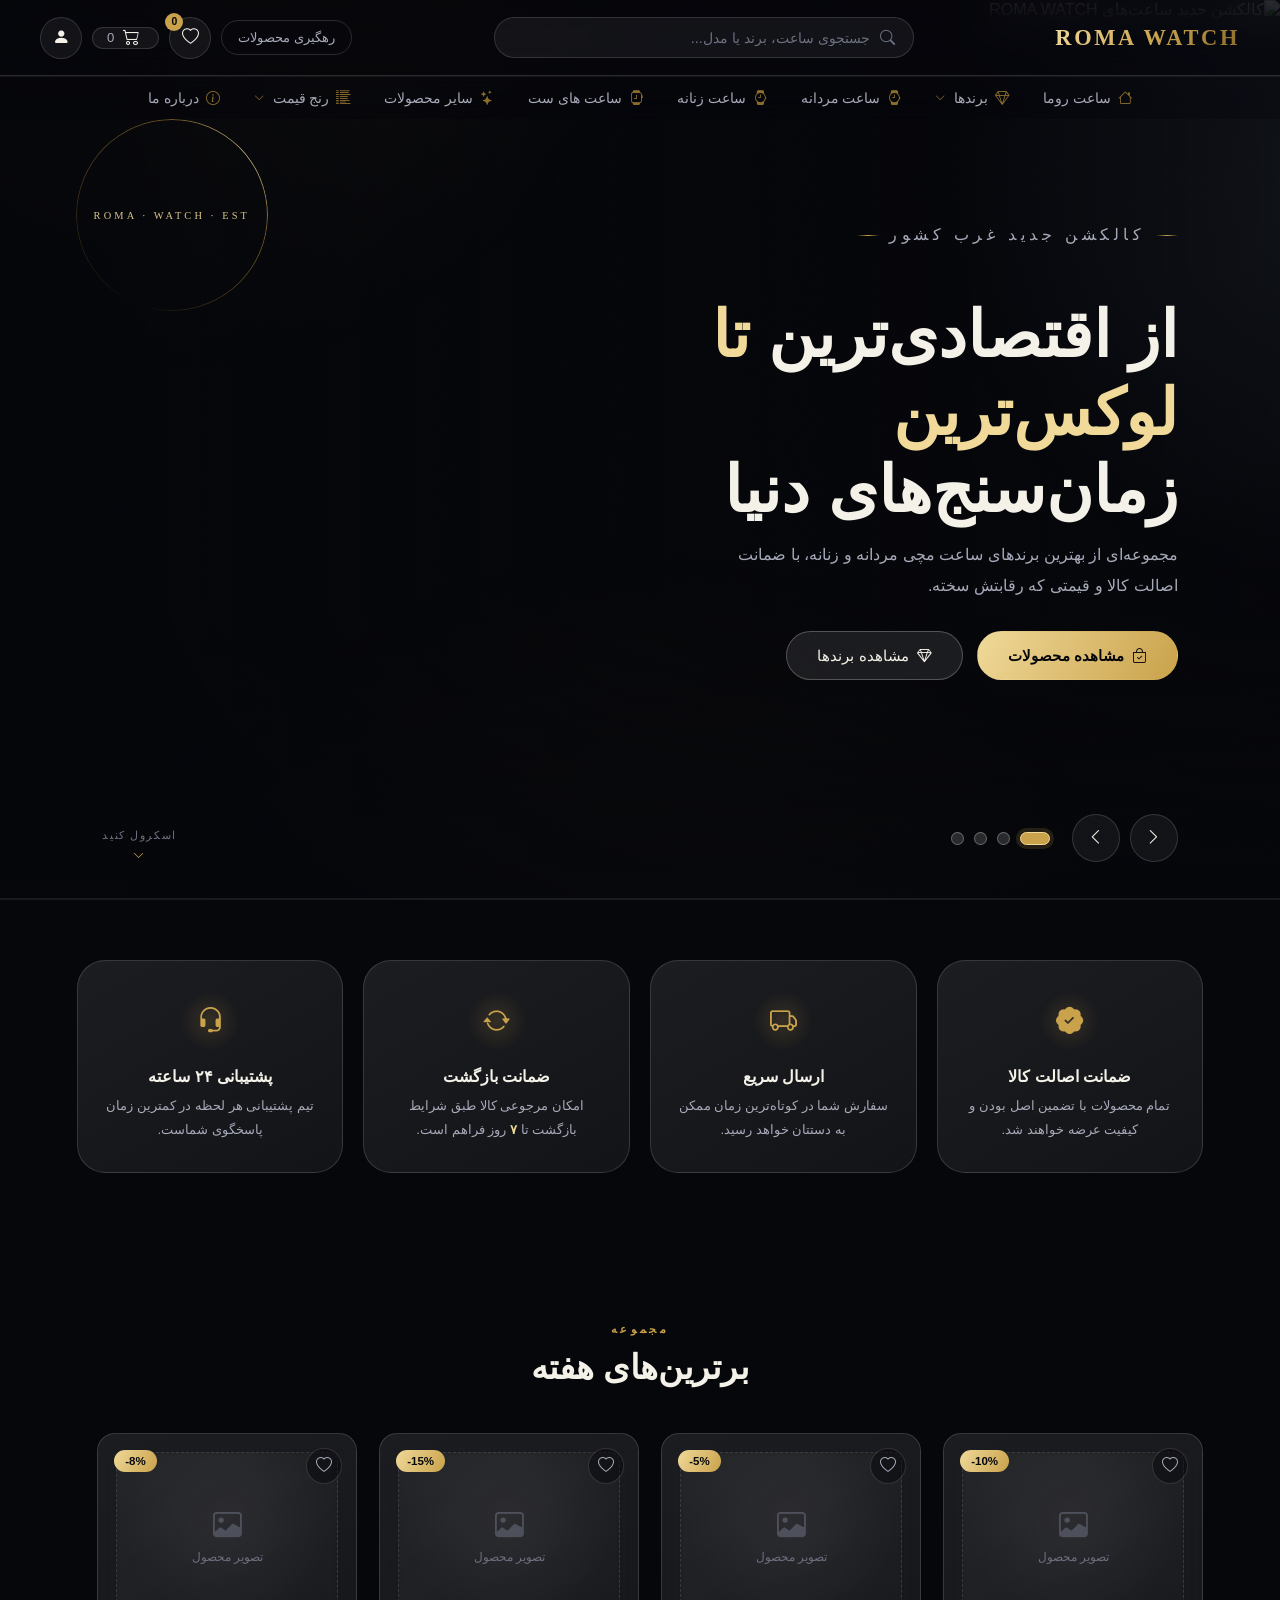
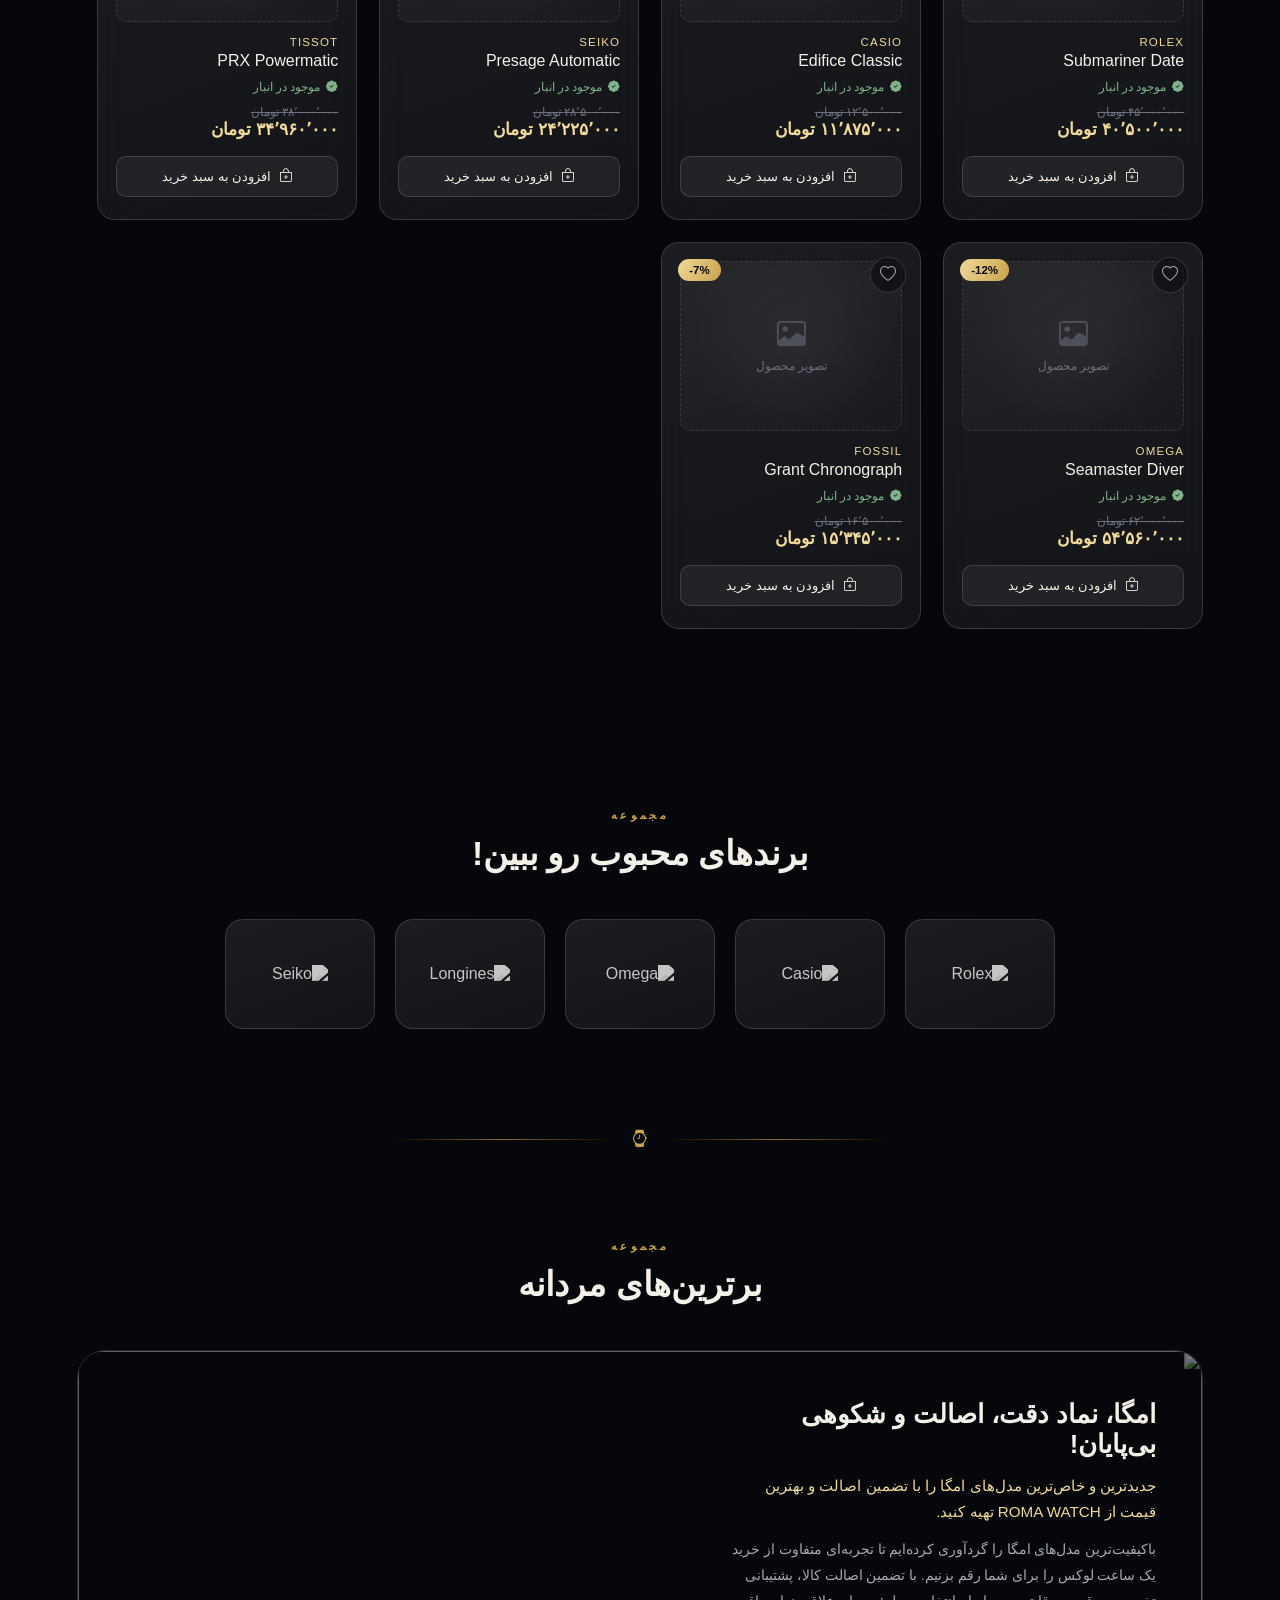
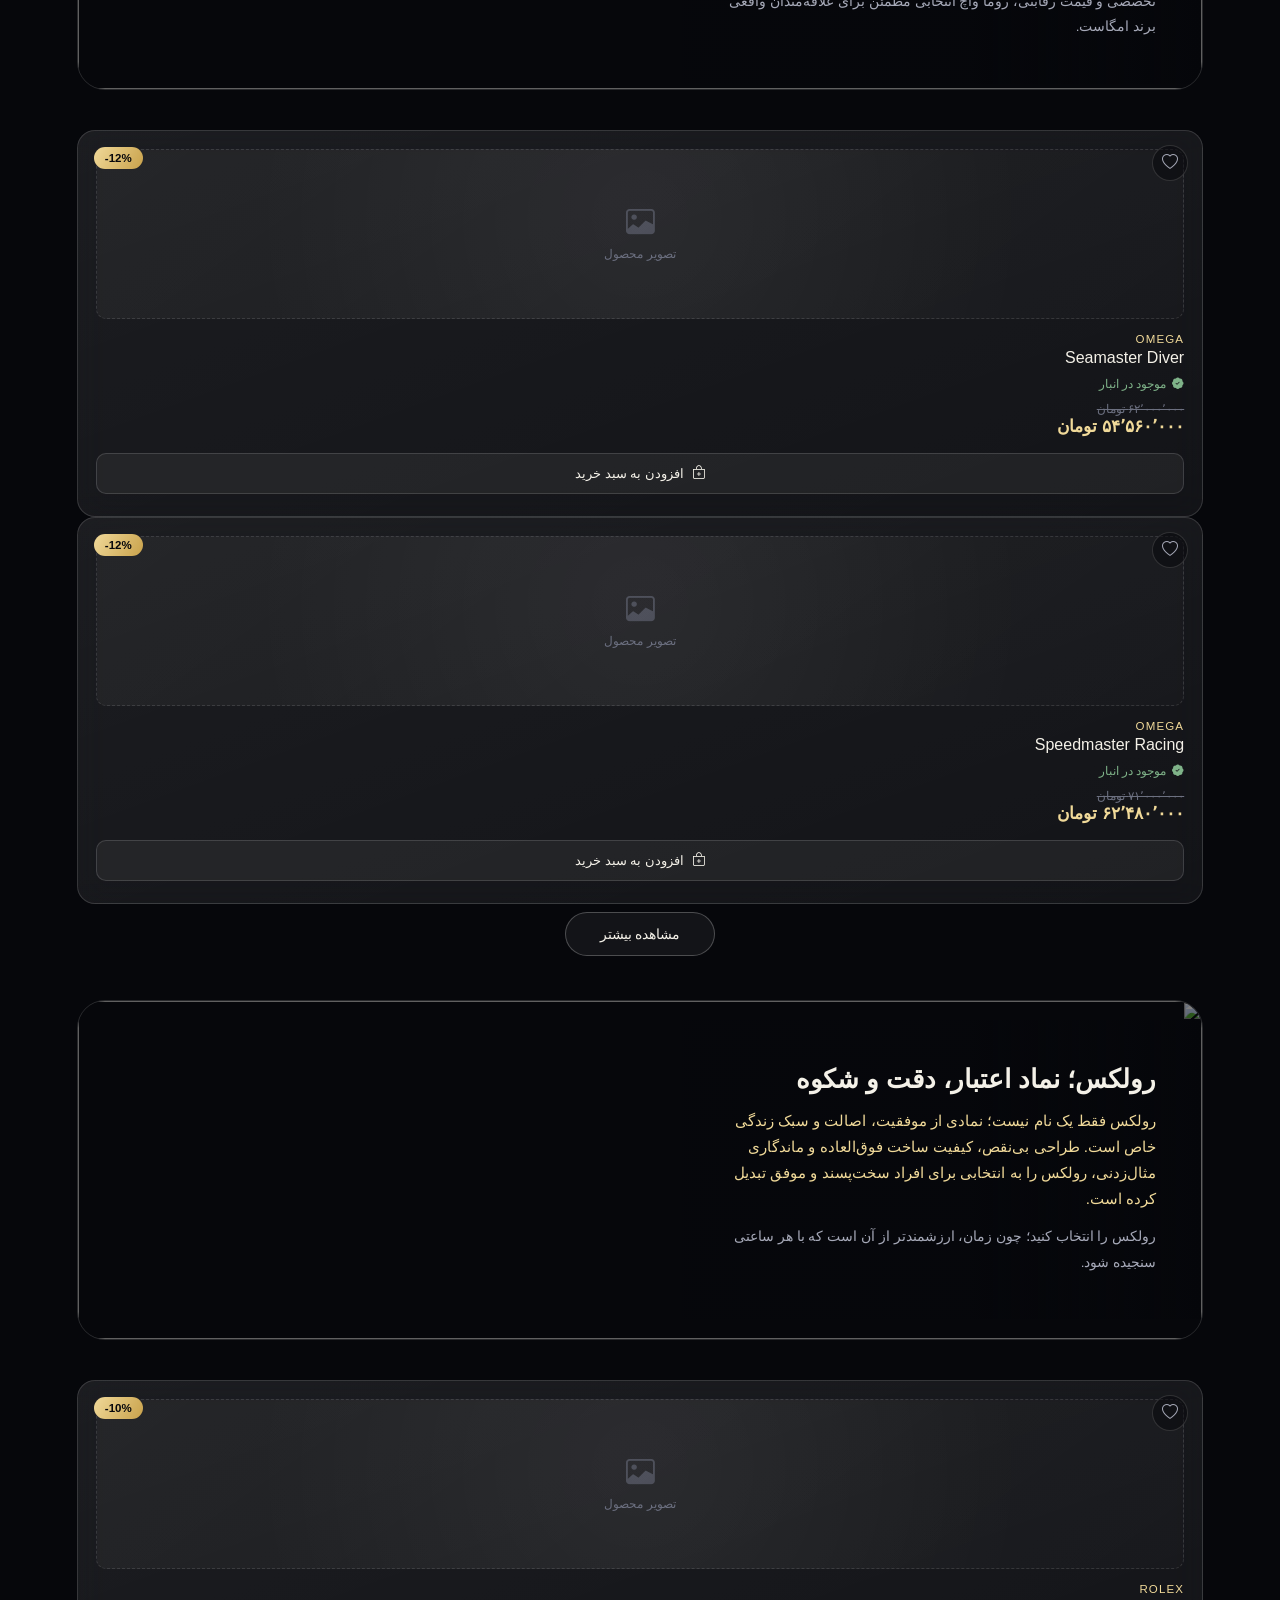
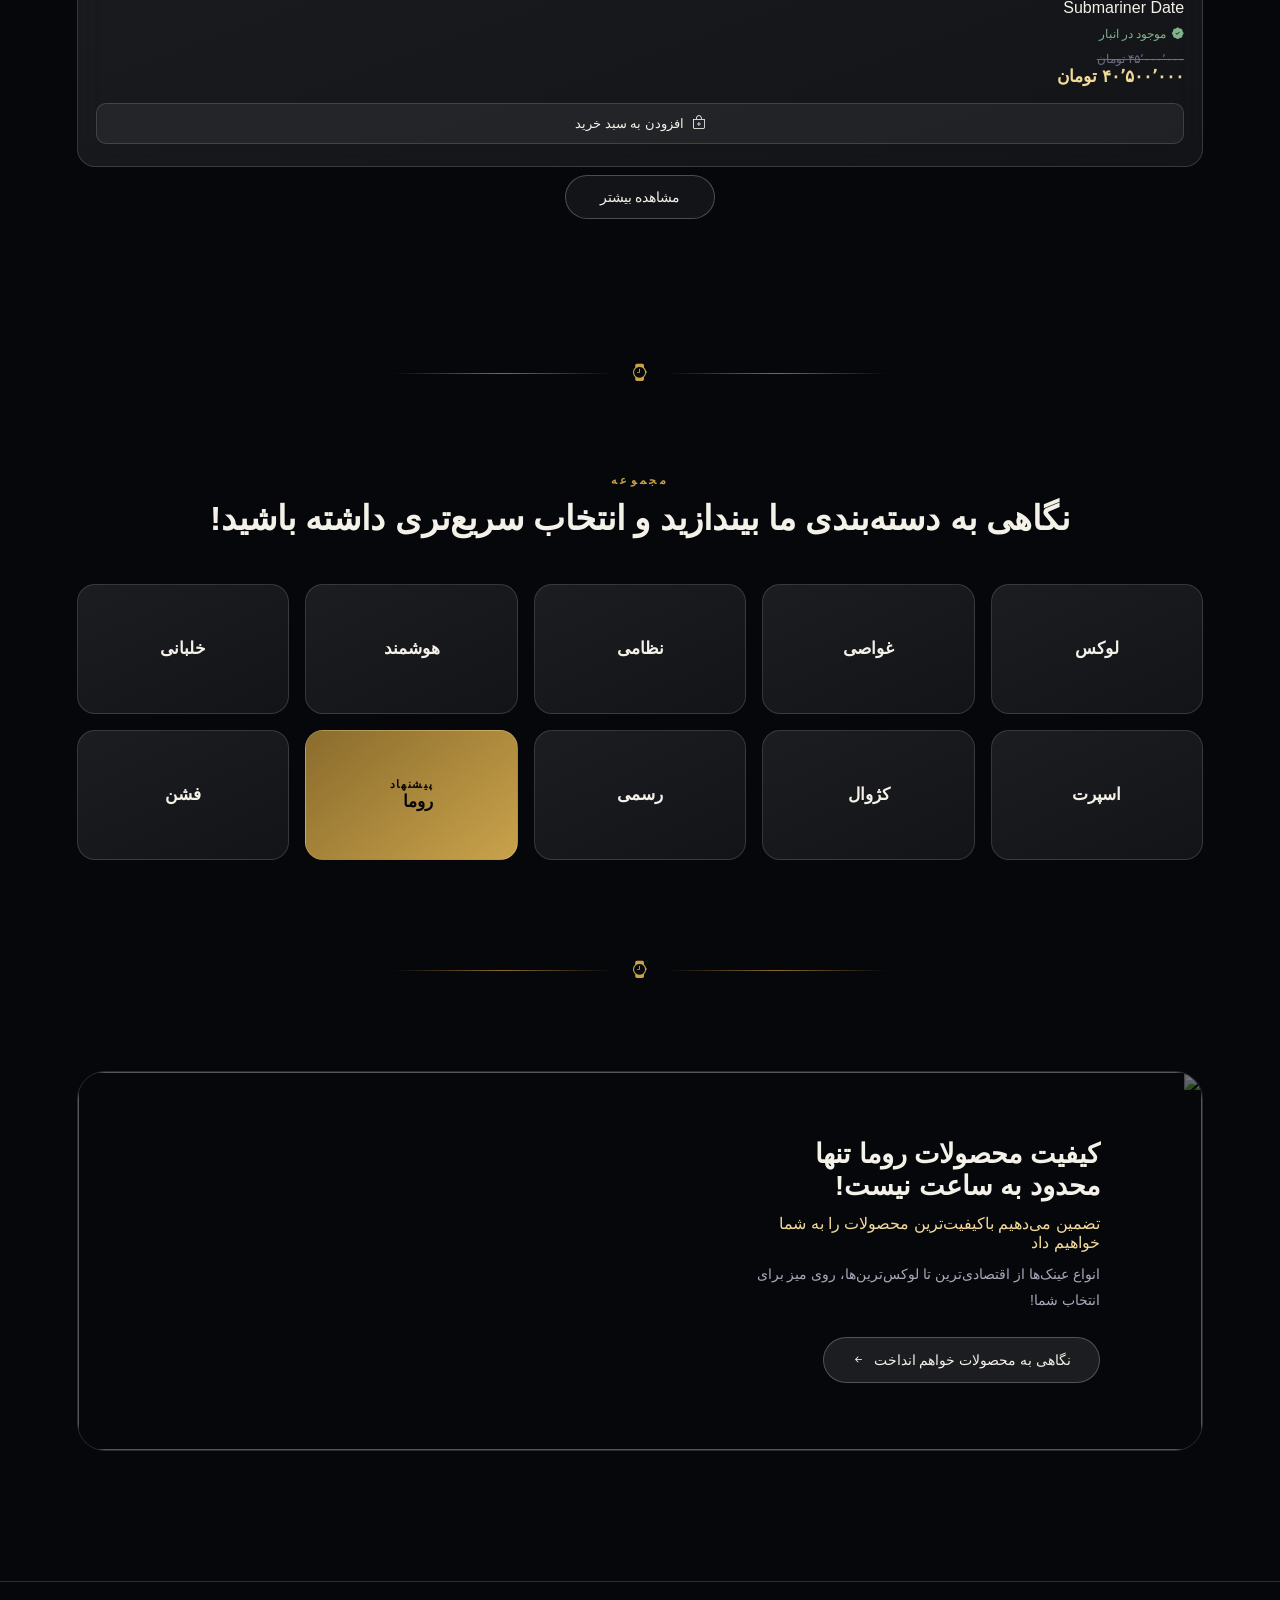
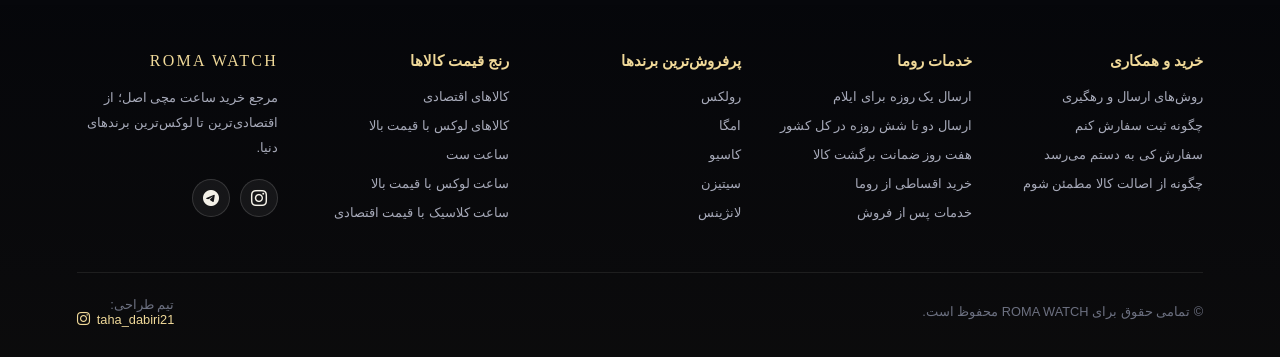
==== commit 828ba0c4: "Add files via upload" ====
--- a/index.html
+++ b/index.html
@@ -426,7 +426,8 @@
     </footer>
 
     <script src="./api.js"></script>
-    <script src="./script.js"></script>
+    <script src="./products-data.js"></script>
+      <script src="./script.js"></script>
     <script src="./ui.js"></script>
   </body>
 </html>
--- a/style.css
+++ b/style.css
@@ -904,3 +904,75 @@
 @media (prefers-reduced-motion:reduce){
   *{animation-duration:.001ms !important;transition-duration:.001ms !important;}
 }
+
+
+/* ============================================================
+   HEADER SCROLL ANIMATION
+   Desktop: smooth shrink on scroll.
+   Tablet/mobile: stays visually unchanged on scroll.
+   ============================================================ */
+@media (min-width:961px){
+  .top-bar{
+    min-height:76px;
+    will-change:padding,background,box-shadow;
+    transition:
+      padding .42s cubic-bezier(.22,1,.36,1),
+      background .42s ease,
+      box-shadow .42s ease,
+      border-color .42s ease;
+  }
+  .top-bar.scrolled-top-header{
+    padding-top:8px;
+    padding-bottom:8px;
+  }
+  .top-bar .logo h1,
+  .top-bar .search-box,
+  .top-bar .actions,
+  .top-bar .nav-toggle{
+    transition:transform .42s cubic-bezier(.22,1,.36,1);
+  }
+  .top-bar.scrolled-top-header .logo h1{
+    transform:scale(.88);
+    transform-origin:center;
+  }
+  .top-bar.scrolled-top-header .search-box{
+    transform:scale(.94);
+  }
+  .top-bar.scrolled-top-header .actions{
+    transform:scale(.94);
+    transform-origin:right center;
+  }
+}
+
+/* Intentional blank product-image state */
+.image-placeholder{
+  width:100%;
+  height:100%;
+  min-height:150px;
+  display:flex;
+  flex-direction:column;
+  align-items:center;
+  justify-content:center;
+  gap:8px;
+  border-radius:inherit;
+  background:linear-gradient(145deg,rgba(255,255,255,.045),rgba(255,255,255,.015));
+  border:1px dashed rgba(255,255,255,.12);
+  color:var(--text-faint);
+}
+.image-placeholder i{font-size:1.8rem;opacity:.55;}
+.image-placeholder span{font-size:.72rem;}
+
+
+/* FINAL HEADER BEHAVIOR
+   Header is static in size on scroll at every non-desktop breakpoint.
+   Desktop may use the existing visual design, but JavaScript no longer
+   changes width/height/classes while scrolling. */
+@media (max-width: 960px) {
+  .top-bar,
+  .top-bar.scrolled-top-header {
+    height: auto !important;
+    min-height: 58px;
+    transform: none !important;
+    transition: none !important;
+  }
+}
